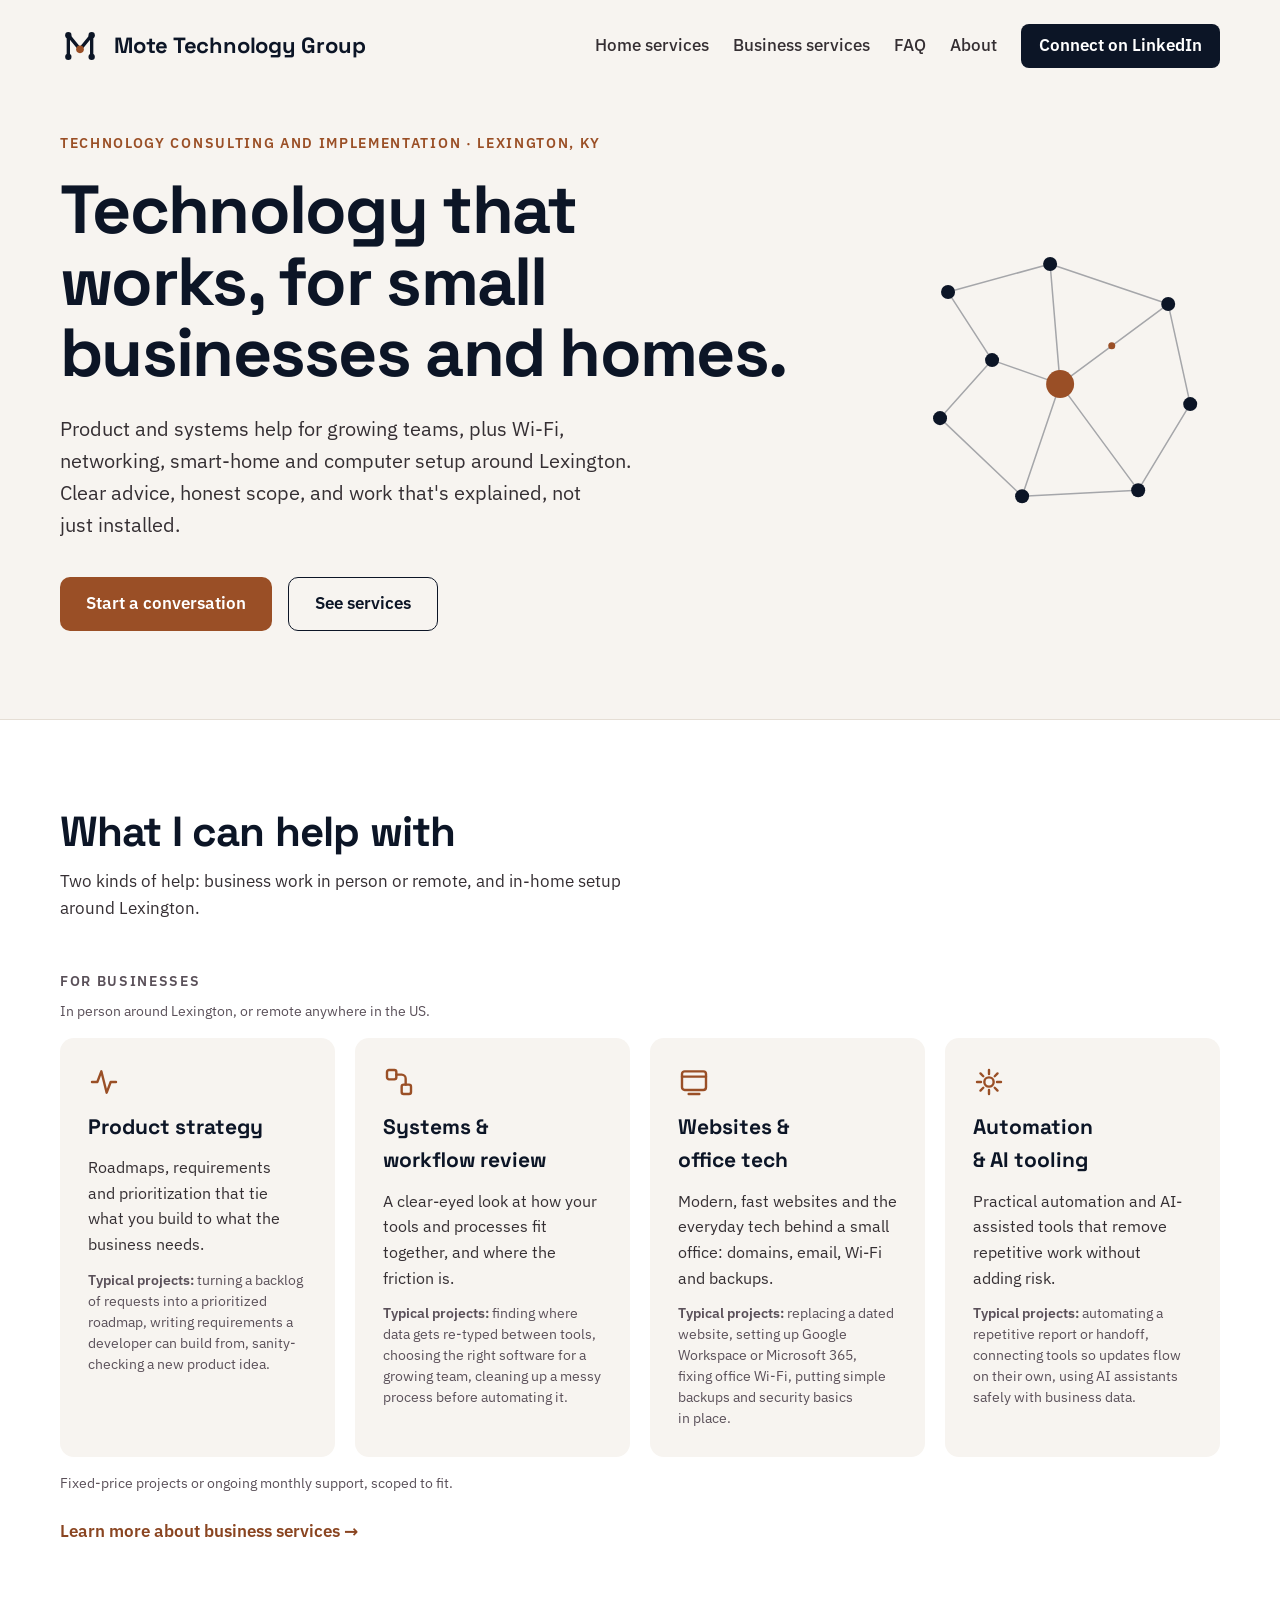
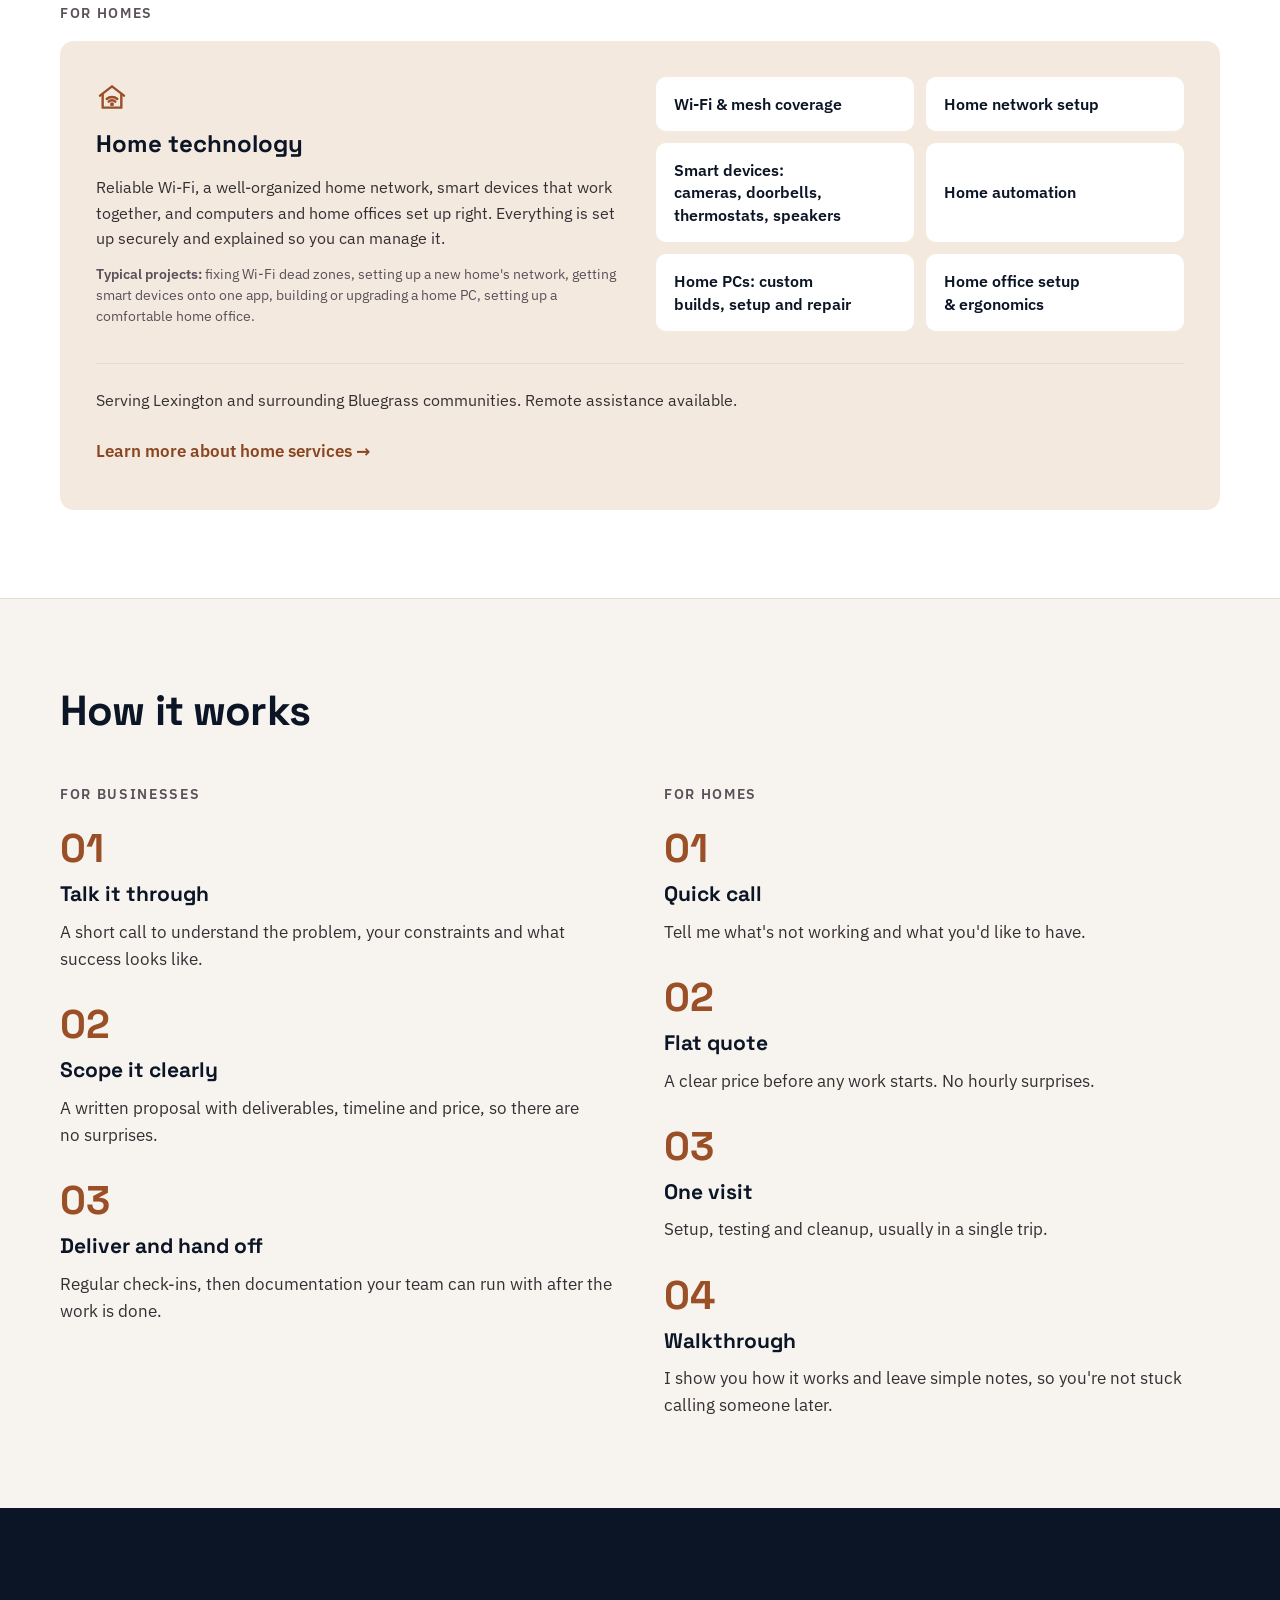
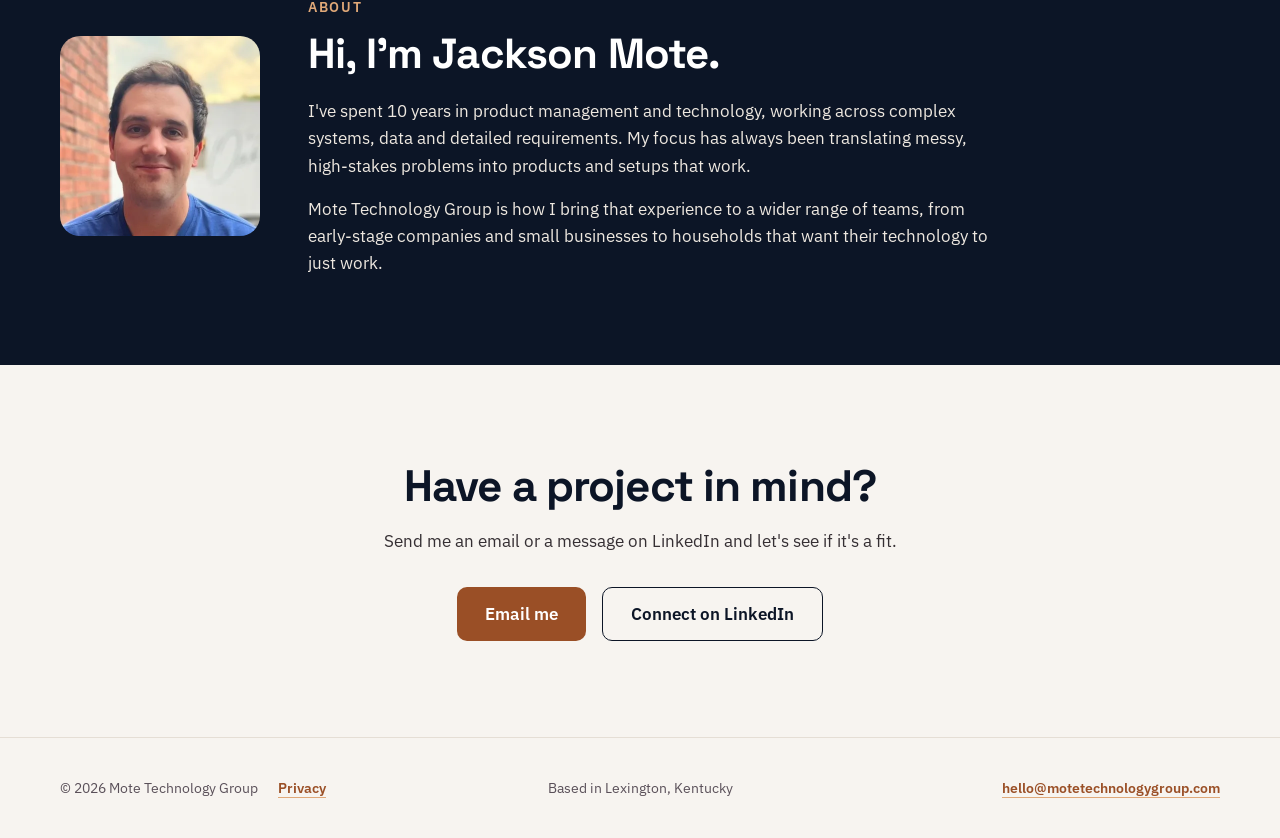
==== index.html @ 0a0ca572 "Merge pull request #45 from jacksonmote/fix/heading-outline Home page: group labels become headings" ====
<!doctype html>
<html lang="en">
<head>
<meta charset="utf-8">
<meta name="viewport" content="width=device-width, initial-scale=1">
<meta http-equiv="Content-Security-Policy" content="default-src 'none'; style-src 'self'; font-src 'self'; img-src 'self'; connect-src 'self'; manifest-src 'self'; base-uri 'none'; form-action 'none'; object-src 'none'; upgrade-insecure-requests">
<meta name="referrer" content="strict-origin-when-cross-origin">
<title>Mote Technology Group | Tech Help in Lexington, KY</title>
<meta name="description" content="Tech help for small businesses and homes in Lexington, KY: strategy, websites, automation and office tech, plus Wi-Fi, networking and smart-home setup.">
<link rel="canonical" href="https://motetechnologygroup.com/">
<link rel="icon" href="favicon.svg" type="image/svg+xml">
<link rel="icon" href="favicon-32.png" type="image/png" sizes="32x32">
<link rel="apple-touch-icon" href="apple-touch-icon.png">
<link rel="manifest" href="/site.webmanifest">
<meta property="og:type" content="website">
<meta property="og:title" content="Mote Technology Group">
<meta property="og:description" content="Tech help for small businesses and homes in Lexington, KY: strategy, websites, automation and office tech, plus Wi-Fi, networking and smart-home setup.">
<meta property="og:url" content="https://motetechnologygroup.com/">
<meta property="og:image" content="https://motetechnologygroup.com/og-image.png">
<meta property="og:image:width" content="1200">
<meta property="og:image:height" content="630">
<meta property="og:image:alt" content="Mote Technology Group: practical technology help for businesses and homes, Lexington, Kentucky">
<meta name="twitter:card" content="summary_large_image">
<meta name="twitter:site" content="@MoteTechnology">
<meta name="twitter:title" content="Mote Technology Group">
<meta name="twitter:description" content="Tech help for small businesses and homes in Lexington, KY: strategy, websites, automation and office tech, plus Wi-Fi, networking and smart-home setup.">
<meta name="twitter:image" content="https://motetechnologygroup.com/og-image.png">
<meta name="color-scheme" content="light dark">
<meta name="theme-color" content="#F7F4F0" media="(prefers-color-scheme: light)">
<meta name="theme-color" content="#0C1526" media="(prefers-color-scheme: dark)">
<link rel="preload" href="/fonts/space-grotesk-latin-500-700.woff2" as="font" type="font/woff2" crossorigin>
<link rel="preload" href="/fonts/ibm-plex-sans-latin-400-600.woff2" as="font" type="font/woff2" crossorigin>
<link rel="stylesheet" href="/styles.css?v=4">
<script type="application/ld+json">
{
  "@context": "https://schema.org",
  "@type": "ProfessionalService",
  "name": "Mote Technology Group",
  "url": "https://motetechnologygroup.com/",
  "image": "https://motetechnologygroup.com/og-image.png",
  "email": "hello@motetechnologygroup.com",
  "description": "Tech help for small businesses and homes in Lexington, KY: strategy, websites, automation and office tech, plus Wi-Fi, networking and smart-home setup.",
  "areaServed": [
    {
      "@type": "City",
      "name": "Lexington",
      "containedInPlace": {
        "@type": "State",
        "name": "Kentucky"
      }
    },
    {
      "@type": "Country",
      "name": "United States"
    }
  ],
  "founder": {
    "@type": "Person",
    "name": "Jackson Mote",
    "sameAs": "https://www.linkedin.com/in/jacksonmote/"
  },
  "sameAs": [
    "https://www.linkedin.com/in/jacksonmote/",
    "https://x.com/MoteTechnology"
  ]
}
</script>
</head>
<body><a class="skip-link" href="#top">Skip to content</a><div class="page">

<header class="site-header">
<a class="brand" href="/">
<svg class="brand-mark" viewBox="0 0 48 48" width="40" height="40" aria-hidden="true" focusable="false"><polyline class="mark-line" points="10,37 10,11 24,28 38,11 38,37"/><g class="mark-nodes"><circle cx="10" cy="37" r="3.8"/><circle cx="10" cy="11" r="3.8"/><circle cx="38" cy="11" r="3.8"/><circle cx="38" cy="37" r="3.8"/></g><circle class="mark-hub" cx="24" cy="28" r="4.6"/></svg>
<span class="brand-name">Mote Technology Group</span>
</a>
<nav class="site-nav">
<a class="nav-link" href="/home/" aria-label="Home services"><span class="nav-long">Home services</span><span class="nav-short">Home</span></a>
<a class="nav-link" href="/business/" aria-label="Business services"><span class="nav-long">Business services</span><span class="nav-short">Business</span></a>
<a class="nav-link" href="/faq/">FAQ</a>
<a class="nav-link" href="/#about">About</a>
<a class="nav-cta" href="https://www.linkedin.com/in/jacksonmote/">Connect on LinkedIn</a>
</nav>
</header>

<main>
<section class="hero hero-split" id="top">
<div class="hero-text">
<p class="eyebrow">Technology consulting and implementation · Lexington, KY</p>
<h1 class="hero-title">Technology that works, for small businesses and homes.</h1>
<p class="lead">Product and systems help for growing teams, plus Wi-Fi, networking, smart-home and computer setup around Lexington. Clear advice, honest scope, and work that's explained, not just installed.</p>
<div class="btn-row">
<a class="btn btn-primary" href="mailto:hello@motetechnologygroup.com?subject=Project%20inquiry">Start a conversation</a>
<a class="btn btn-outline" href="#services">See services</a>
</div>
</div>
<div class="hero-net" aria-hidden="true">
<svg viewBox="0 0 320 294" aria-hidden="true" focusable="false">
<g class="net-edges" stroke-opacity="0.35" stroke-width="1.5" stroke-linecap="round" fill="none"><path id="net-e-w" vector-effect="non-scaling-stroke" d="M92 126L160 150"/><path id="net-e-ne" vector-effect="non-scaling-stroke" d="M268 70L160 150"/><path id="net-e-se" vector-effect="non-scaling-stroke" d="M238 256L160 150"/><path id="net-e-sw" vector-effect="non-scaling-stroke" d="M160 150L122 262"/><line vector-effect="non-scaling-stroke" x1="92" y1="126" x2="48" y2="58"/><line vector-effect="non-scaling-stroke" x1="92" y1="126" x2="40" y2="184"/><line vector-effect="non-scaling-stroke" x1="48" y1="58" x2="150" y2="30"/><line vector-effect="non-scaling-stroke" x1="150" y1="30" x2="268" y2="70"/><line vector-effect="non-scaling-stroke" x1="268" y1="70" x2="290" y2="170"/><line vector-effect="non-scaling-stroke" x1="290" y1="170" x2="238" y2="256"/><line vector-effect="non-scaling-stroke" x1="238" y1="256" x2="122" y2="262"/><line vector-effect="non-scaling-stroke" x1="122" y1="262" x2="40" y2="184"/><path id="net-e-n" vector-effect="non-scaling-stroke" d="M160 150L150 30"/></g>
<g class="net-nodes"><circle cx="48" cy="58" r="7"/><circle cx="150" cy="30" r="7"/><circle cx="268" cy="70" r="7"/><circle cx="290" cy="170" r="7"/><circle cx="238" cy="256" r="7"/><circle cx="122" cy="262" r="7"/><circle cx="40" cy="184" r="7"/><circle cx="92" cy="126" r="7"/></g>
<g class="net-react-group"><circle class="net-react" cx="122" cy="262" r="7" opacity="0"><animate attributeName="opacity" values="0.8;0;0" keyTimes="0;0.06944;1" dur="14.4s" begin="3.8s" repeatCount="indefinite"/><animate attributeName="r" values="7;13;13" keyTimes="0;0.06944;1" dur="14.4s" begin="3.8s" repeatCount="indefinite"/></circle><circle class="net-react" cx="150" cy="30" r="7" opacity="0"><animate attributeName="opacity" values="0.8;0;0" keyTimes="0;0.06944;1" dur="14.4s" begin="8.6s" repeatCount="indefinite"/><animate attributeName="r" values="7;13;13" keyTimes="0;0.06944;1" dur="14.4s" begin="8.6s" repeatCount="indefinite"/></circle><circle class="net-react" cx="268" cy="70" r="7" opacity="0"><animate attributeName="opacity" values="0.8;0;0" keyTimes="0;0.06944;1" dur="14.4s" begin="13.4s" repeatCount="indefinite"/><animate attributeName="r" values="7;13;13" keyTimes="0;0.06944;1" dur="14.4s" begin="13.4s" repeatCount="indefinite"/></circle></g>
<g class="net-glows"><circle class="net-glow" cx="160" cy="150" r="14" opacity="0"><animate attributeName="r" values="14;30;30" keyTimes="0;0.09722;1" dur="14.4s" begin="1.8s" repeatCount="indefinite"/><animate attributeName="opacity" values="0.35;0;0" keyTimes="0;0.09722;1" dur="14.4s" begin="1.8s" repeatCount="indefinite"/></circle><circle class="net-glow" cx="160" cy="150" r="14" opacity="0"><animate attributeName="r" values="14;30;30" keyTimes="0;0.09722;1" dur="14.4s" begin="6.6s" repeatCount="indefinite"/><animate attributeName="opacity" values="0.35;0;0" keyTimes="0;0.09722;1" dur="14.4s" begin="6.6s" repeatCount="indefinite"/></circle><circle class="net-glow" cx="160" cy="150" r="14" opacity="0"><animate attributeName="r" values="14;30;30" keyTimes="0;0.09722;1" dur="14.4s" begin="11.4s" repeatCount="indefinite"/><animate attributeName="opacity" values="0.35;0;0" keyTimes="0;0.09722;1" dur="14.4s" begin="11.4s" repeatCount="indefinite"/></circle></g>
<g class="net-pulses"><circle r="3.5" opacity="0"><animateMotion dur="14.4s" begin="0s" repeatCount="indefinite" calcMode="linear" keyPoints="0;1;1" keyTimes="0;0.125;1"><mpath href="#net-e-ne"/></animateMotion><animate attributeName="opacity" values="0;1;1;0;0" keyTimes="0;0.00694;0.11111;0.125;1" dur="14.4s" begin="0s" repeatCount="indefinite"/></circle><circle r="3" opacity="0"><animateMotion dur="14.4s" begin="2s" repeatCount="indefinite" calcMode="linear" keyPoints="0;1;1" keyTimes="0;0.125;1"><mpath href="#net-e-sw"/></animateMotion><animate attributeName="opacity" values="0;1;1;0;0" keyTimes="0;0.00694;0.11111;0.125;1" dur="14.4s" begin="2s" repeatCount="indefinite"/></circle><circle r="3.5" opacity="0"><animateMotion dur="14.4s" begin="4.8s" repeatCount="indefinite" calcMode="linear" keyPoints="0;1;1" keyTimes="0;0.125;1"><mpath href="#net-e-w"/></animateMotion><animate attributeName="opacity" values="0;1;1;0;0" keyTimes="0;0.00694;0.11111;0.125;1" dur="14.4s" begin="4.8s" repeatCount="indefinite"/></circle><circle r="3" opacity="0"><animateMotion dur="14.4s" begin="6.8s" repeatCount="indefinite" calcMode="linear" keyPoints="0;1;1" keyTimes="0;0.125;1"><mpath href="#net-e-n"/></animateMotion><animate attributeName="opacity" values="0;1;1;0;0" keyTimes="0;0.00694;0.11111;0.125;1" dur="14.4s" begin="6.8s" repeatCount="indefinite"/></circle><circle r="3.5" opacity="0"><animateMotion dur="14.4s" begin="9.6s" repeatCount="indefinite" calcMode="linear" keyPoints="0;1;1" keyTimes="0;0.125;1"><mpath href="#net-e-se"/></animateMotion><animate attributeName="opacity" values="0;1;1;0;0" keyTimes="0;0.00694;0.11111;0.125;1" dur="14.4s" begin="9.6s" repeatCount="indefinite"/></circle><circle r="3" opacity="0"><animateMotion dur="14.4s" begin="11.6s" repeatCount="indefinite" calcMode="linear" keyPoints="1;0;0" keyTimes="0;0.125;1"><mpath href="#net-e-ne"/></animateMotion><animate attributeName="opacity" values="0;1;1;0;0" keyTimes="0;0.00694;0.11111;0.125;1" dur="14.4s" begin="11.6s" repeatCount="indefinite"/></circle></g>
<circle class="net-hub" cx="160" cy="150" r="14"/>
</svg>
</div>
</section>

<section class="section-white" id="services">
<div class="section">
<h2 class="section-title section-title-tight">What I can help with</h2>
<p class="section-intro">Two kinds of help: business work in person or remote, and in-home setup around Lexington.</p>
<h3 class="group-label">For businesses</h3>
<p class="svc-note tp">In person around Lexington, or remote anywhere in the US.</p>
<div class="svc-grid">

<div class="card">
<svg class="icon" width="32" height="32" viewBox="0 0 24 24" aria-hidden="true"><path d="M3 12h4l3-8 4 16 3-8h4"></path></svg>
<h4 class="card-title">Product strategy</h4>
<p class="card-text">Roadmaps, requirements and prioritization that tie what you build to what the business needs.</p>
<p class="tp"><strong>Typical projects:</strong> turning a backlog of requests into a prioritized roadmap, writing requirements a developer can build from, sanity-checking a new product idea.</p>
</div>

<div class="card">
<svg class="icon" width="32" height="32" viewBox="0 0 24 24" aria-hidden="true"><rect x="3" y="3" width="7" height="7" rx="1.5"></rect><rect x="14" y="14" width="7" height="7" rx="1.5"></rect><path d="M10 6.5h4a3 3 0 0 1 3 3V14"></path></svg>
<h4 class="card-title">Systems &amp; workflow review</h4>
<p class="card-text">A clear-eyed look at how your tools and processes fit together, and where the friction is.</p>
<p class="tp"><strong>Typical projects:</strong> finding where data gets re-typed between tools, choosing the right software for a growing team, cleaning up a messy process before automating it.</p>
</div>

<div class="card">
<svg class="icon" width="32" height="32" viewBox="0 0 24 24" aria-hidden="true"><rect x="3" y="4" width="18" height="14" rx="2"></rect><path d="M3 8h18M8 21h8"></path></svg>
<h4 class="card-title">Websites &amp; office tech</h4>
<p class="card-text">Modern, fast websites and the everyday tech behind a small office: domains, email, Wi-Fi and backups.</p>
<p class="tp"><strong>Typical projects:</strong> replacing a dated website, setting up Google Workspace or Microsoft 365, fixing office Wi-Fi, putting simple backups and security basics in place.</p>
</div>

<div class="card">
<svg class="icon" width="32" height="32" viewBox="0 0 24 24" aria-hidden="true"><path d="M12 3v3M12 18v3M3 12h3M18 12h3M5.6 5.6l2.1 2.1M16.3 16.3l2.1 2.1M5.6 18.4l2.1-2.1M16.3 7.7l2.1-2.1"></path><circle cx="12" cy="12" r="3.5"></circle></svg>
<h4 class="card-title">Automation &amp; AI tooling</h4>
<p class="card-text">Practical automation and AI-assisted tools that remove repetitive work without adding risk.</p>
<p class="tp"><strong>Typical projects:</strong> automating a repetitive report or handoff, connecting tools so updates flow on their own, using AI assistants safely with business data.</p>
</div>

</div>
<p class="tp svc-after">Fixed-price projects or ongoing monthly support, scoped to fit.</p>
<p class="more-row"><a class="more-link" href="/business/">Learn more about business services <span aria-hidden="true">→</span></a></p>

<h3 class="group-label group-label-spaced">For homes</h3>
<div class="band band-services">
<div class="band-col band-main">
<svg class="icon" width="32" height="32" viewBox="0 0 24 24" aria-hidden="true"><path d="M3 11l9-7 9 7"></path><path d="M5 10v10h14V10"></path><path d="M9.5 15.5a3.5 3.5 0 0 1 5 0M8 13.5a6 6 0 0 1 8 0"></path><circle cx="12" cy="17.5" r="0.6" class="icon-dot"></circle></svg>
<h4 class="band-title">Home technology</h4>
<p class="card-text band-text">Reliable Wi-Fi, a well-organized home network, smart devices that work together, and computers and home offices set up right. Everything is set up securely and explained so you can manage it.</p>
<p class="tp"><strong>Typical projects:</strong> fixing Wi-Fi dead zones, setting up a new home's network, getting smart devices onto one app, building or upgrading a home PC, setting up a comfortable home office.</p>
</div>
<div class="band-col tile-grid">
<div class="tile">Wi-Fi &amp; mesh coverage</div>
<div class="tile">Home network setup</div>
<div class="tile">Smart devices: cameras, doorbells, thermostats, speakers</div>
<div class="tile">Home automation</div>
<div class="tile">Home PCs: custom builds, setup and repair</div>
<div class="tile">Home office setup &amp; ergonomics</div>
</div>
<p class="band-area">Serving Lexington and surrounding Bluegrass communities. Remote assistance available.</p>
<p class="more-row"><a class="more-link" href="/home/">Learn more about home services <span aria-hidden="true">→</span></a></p>
</div>

</div>
</section>

<section class="section" id="approach">
<h2 class="section-title">How it works</h2>
<div class="how-cols">
<div>
<h3 class="group-label">For businesses</h3>
<div class="step-list">
<div>
<p class="step-num">01</p>
<h4 class="step-title">Talk it through</h4>
<p class="step-text">A short call to understand the problem, your constraints and what success looks like.</p>
</div>
<div>
<p class="step-num">02</p>
<h4 class="step-title">Scope it clearly</h4>
<p class="step-text">A written proposal with deliverables, timeline and price, so there are no surprises.</p>
</div>
<div>
<p class="step-num">03</p>
<h4 class="step-title">Deliver and hand off</h4>
<p class="step-text">Regular check-ins, then documentation your team can run with after the work is done.</p>
</div>
</div>
</div>
<div>
<h3 class="group-label">For homes</h3>
<div class="step-list">
<div>
<p class="step-num">01</p>
<h4 class="step-title">Quick call</h4>
<p class="step-text">Tell me what's not working and what you'd like to have.</p>
</div>
<div>
<p class="step-num">02</p>
<h4 class="step-title">Flat quote</h4>
<p class="step-text">A clear price before any work starts. No hourly surprises.</p>
</div>
<div>
<p class="step-num">03</p>
<h4 class="step-title">One visit</h4>
<p class="step-text">Setup, testing and cleanup, usually in a single trip.</p>
</div>
<div>
<p class="step-num">04</p>
<h4 class="step-title">Walkthrough</h4>
<p class="step-text">I show you how it works and leave simple notes, so you're not stuck calling someone later.</p>
</div>
</div>
</div>
</div>
</section>

<section class="about" id="about">
<div class="section about-inner">
<picture>
<source srcset="headshot.webp" type="image/webp">
<img class="headshot" src="headshot.jpg" alt="Jackson Mote" width="200" height="200" loading="lazy">
</picture>
<div class="about-text">
<p class="eyebrow">About</p>
<h2 class="section-title about-title">Hi, I'm Jackson Mote.</h2>
<p class="about-copy">I've spent 10 years in product management and technology, working across complex systems, data and detailed requirements. My focus has always been translating messy, high-stakes problems into products and setups that work.</p>
<p class="about-copy">Mote Technology Group is how I bring that experience to a wider range of teams, from early-stage companies and small businesses to households that want their technology to just work.</p>
</div>
</div>
</section>

<section class="cta">
<h2 class="cta-title">Have a project in mind?</h2>
<p class="cta-text">Send me an email or a message on LinkedIn and let's see if it's a fit.</p>
<div class="btn-row btn-row-center">
<a class="btn btn-lg btn-wrap btn-primary" aria-label="Email me at hello@motetechnologygroup.com" href="mailto:hello@motetechnologygroup.com?subject=Project%20inquiry">Email me</a>
<a class="btn btn-lg btn-outline" href="https://www.linkedin.com/in/jacksonmote/">Connect on LinkedIn</a>
</div>
</section>
</main>

<footer class="site-footer">
<div class="footer-inner">
<span class="footer-legal"><span>© 2026 Mote Technology Group</span><a class="footer-link" href="/privacy/">Privacy</a></span>
<span>Based in Lexington, Kentucky</span>
<a class="footer-email" href="mailto:hello@motetechnologygroup.com">hello@motetechnologygroup.com</a>
</div>
</footer>

</div>
</body>
</html>
---- styles.css ----
/* Mote Technology Group: shared styles for every page */

/* Fonts: self-hosted Latin subsets from Google Fonts (SIL OFL, see /fonts/OFL.txt).
   Each family is one variable file, declared once per weight the site uses,
   the same way Google's own stylesheet declared them. */
@font-face {
  font-family: 'Space Grotesk'; font-style: normal; font-weight: 500; font-display: swap;
  src: url(/fonts/space-grotesk-latin-500-700.woff2) format('woff2');
  unicode-range: U+0000-00FF, U+0131, U+0152-0153, U+02BB-02BC, U+02C6, U+02DA, U+02DC, U+0304, U+0308, U+0329, U+2000-206F, U+20AC, U+2122, U+2191, U+2193, U+2212, U+2215, U+FEFF, U+FFFD;
}
@font-face {
  font-family: 'Space Grotesk'; font-style: normal; font-weight: 600; font-display: swap;
  src: url(/fonts/space-grotesk-latin-500-700.woff2) format('woff2');
  unicode-range: U+0000-00FF, U+0131, U+0152-0153, U+02BB-02BC, U+02C6, U+02DA, U+02DC, U+0304, U+0308, U+0329, U+2000-206F, U+20AC, U+2122, U+2191, U+2193, U+2212, U+2215, U+FEFF, U+FFFD;
}
@font-face {
  font-family: 'Space Grotesk'; font-style: normal; font-weight: 700; font-display: swap;
  src: url(/fonts/space-grotesk-latin-500-700.woff2) format('woff2');
  unicode-range: U+0000-00FF, U+0131, U+0152-0153, U+02BB-02BC, U+02C6, U+02DA, U+02DC, U+0304, U+0308, U+0329, U+2000-206F, U+20AC, U+2122, U+2191, U+2193, U+2212, U+2215, U+FEFF, U+FFFD;
}
@font-face {
  font-family: 'IBM Plex Sans'; font-style: normal; font-weight: 400; font-stretch: 100%; font-display: swap;
  src: url(/fonts/ibm-plex-sans-latin-400-600.woff2) format('woff2');
  unicode-range: U+0000-00FF, U+0131, U+0152-0153, U+02BB-02BC, U+02C6, U+02DA, U+02DC, U+0304, U+0308, U+0329, U+2000-206F, U+20AC, U+2122, U+2191, U+2193, U+2212, U+2215, U+FEFF, U+FFFD;
}
@font-face {
  font-family: 'IBM Plex Sans'; font-style: normal; font-weight: 500; font-stretch: 100%; font-display: swap;
  src: url(/fonts/ibm-plex-sans-latin-400-600.woff2) format('woff2');
  unicode-range: U+0000-00FF, U+0131, U+0152-0153, U+02BB-02BC, U+02C6, U+02DA, U+02DC, U+0304, U+0308, U+0329, U+2000-206F, U+20AC, U+2122, U+2191, U+2193, U+2212, U+2215, U+FEFF, U+FFFD;
}
@font-face {
  font-family: 'IBM Plex Sans'; font-style: normal; font-weight: 600; font-stretch: 100%; font-display: swap;
  src: url(/fonts/ibm-plex-sans-latin-400-600.woff2) format('woff2');
  unicode-range: U+0000-00FF, U+0131, U+0152-0153, U+02BB-02BC, U+02C6, U+02DA, U+02DC, U+0304, U+0308, U+0329, U+2000-206F, U+20AC, U+2122, U+2191, U+2193, U+2212, U+2215, U+FEFF, U+FFFD;
}

/* Tokens: Midnight Copper palette, type, layout */
:root {
  --ink: #0C1526;
  --text: #352F33;
  --muted: #5A5059;
  --page: #F7F4F0;
  --surface: #FFFFFF;
  --border: #E5DED5;
  --accent: #9A4F26;
  --band: #F3E9DF;
  --on-dark: #EEE8E0;
  --accent-on-dark: #E0A878;
  --link: #8A4521;
  --link-hover: #6A3418;

  /* Roles: what each color is used for, so dark mode can remap them */
  --heading: var(--ink);
  --card: var(--page);
  --tile: var(--surface);
  --accent-hover: var(--link);
  --accent-soft: var(--accent-on-dark);
  --on-accent: #FFFFFF;
  --inverse: var(--ink);
  --on-inverse: #FFFFFF;
  --about-bg: var(--ink);
  --about-heading: #FFFFFF;

  --font-heading: 'Space Grotesk', sans-serif;
  --font-body: 'IBM Plex Sans', system-ui, sans-serif;

  --content-width: 1160px;
  --gutter: 24px;

  /* Fluid type and spacing: phone size at 390px, desktop size at 1280px,
     scaling linearly in between. Equal ends stay fixed. */
  --step-h1: clamp(40px, 40px + 28 * (100vw - 390px) / 890, 68px);
  --step-h2: clamp(30px, 30px + 12 * (100vw - 390px) / 890, 42px);
  --step-h2-cta: clamp(30px, 30px + 14 * (100vw - 390px) / 890, 44px);
  --step-h2-faq: clamp(26px, 26px + 8 * (100vw - 390px) / 890, 34px);
  --step-h3: 21px;
  --step-h3-lg: 24px;
  --space-section: 88px;
  --space-cta: 96px;
  --space-hero-top: clamp(24px, 24px + 16 * (100vw - 390px) / 890, 40px);
  --space-header-top: clamp(16px, 16px + 8 * (100vw - 390px) / 890, 24px);
  --space-header-bottom: clamp(8px, 8px + 16 * (100vw - 390px) / 890, 24px);
  --space-cols: clamp(40px, 40px + 8 * (100vw - 390px) / 890, 48px);

  --radius-sm: 8px;
  --radius-md: 10px;
  --radius-lg: 14px;
  --radius-xl: 20px;

  --ease: 180ms ease;
  --lift: translateY(-1px);
  --shadow-hover: 0 6px 16px rgba(12, 21, 38, 0.14);
  --shadow-press: 0 1px 3px rgba(12, 21, 38, 0.14);
  --shadow-faint: 0 4px 14px rgba(12, 21, 38, 0.06);
  --shadow-soft: 0 0 0 1px var(--border), var(--shadow-faint);
}
/* Reduced motion: no lifts, instant color changes */
@media (prefers-reduced-motion: reduce) { :root { --ease: 0s; --lift: none; } }
/* Dark mode: follows the visitor's system setting (screen only, so print
   stays light). Navy page, lighter navy layers, cream text, light copper
   accents. The About section stays its own deeper navy. */
@media screen and (prefers-color-scheme: dark) {
  :root {
    --page: #0C1526;
    --surface: #111C30;
    --card: #18243A;
    --band: #18243A;
    --tile: #223049;
    --border: #2C3A54;
    --heading: #F7F4F0;
    --text: #E3DCD3;
    --muted: #B3A99F;
    --accent: #E0A878;
    --accent-hover: #F0C9A5;
    --accent-soft: #9A4F26;
    --link: #E0A878;
    --link-hover: #F0C9A5;
    --on-accent: #0C1526;
    --inverse: #F7F4F0;
    --on-inverse: #0C1526;
    --about-bg: #060B16;
    --shadow-hover: 0 6px 16px rgba(0, 0, 0, 0.45);
    --shadow-press: 0 1px 3px rgba(0, 0, 0, 0.45);
    --shadow-faint: 0 4px 14px rgba(0, 0, 0, 0.3);
  }
}

/* Base */
html { scroll-behavior: smooth; }
@media (prefers-reduced-motion: reduce) { html { scroll-behavior: auto; } }
body { margin: 0; background: var(--page); }
/* Avoid a lone word on the last line of a paragraph (no effect where unsupported) */
p, li { text-wrap: pretty; }
/* Headings and short labels: even line lengths, so none ends on a lone word */
h1, h2, h3, h4, summary, .tile { text-wrap: balance; }
a { color: var(--link); transition: color var(--ease), text-decoration-color var(--ease); }
a:hover { color: var(--link-hover); }
:focus-visible { outline: 3px solid var(--accent); outline-offset: 3px; }

.page {
  min-height: 100vh;
  background: var(--page);
  color: var(--heading);
  font-family: var(--font-body);
  font-size: 17px;
  line-height: 1.6;
}
.page-404 { display: flex; flex-direction: column; }

.skip-link {
  position: absolute; left: 16px; top: -80px; z-index: 10;
  display: inline-flex; align-items: center; min-height: 44px; padding: 0 18px;
  border-radius: var(--radius-sm); background: var(--inverse); color: var(--on-inverse);
  font-family: var(--font-body); font-weight: 600; text-decoration: none;
}
.skip-link:focus { top: 16px; color: var(--on-inverse); }

/* Layout */
.section { max-width: var(--content-width); margin: 0 auto; padding: var(--space-section) var(--gutter); }
.section-white { background: var(--surface); border-top: 1px solid var(--border); border-bottom: 1px solid var(--border); }
main > .section-white:last-child { border-bottom: 0; } /* the footer draws that line */
.section-title {
  margin: 0 0 48px; font-family: var(--font-heading);
  font-size: var(--step-h2); letter-spacing: -0.02em; line-height: 1.15;
}
.section-title-tight { margin-bottom: 12px; }
.section-title-mid { margin-bottom: 32px; }
.section-intro { margin: 0 0 48px; max-width: 620px; color: var(--text); }
.section-outro { margin: 32px 0 0; color: var(--text); }

/* Header and nav */
.site-header {
  width: 100%; max-width: calc(var(--content-width) + 2 * var(--gutter)); box-sizing: border-box;
  margin: 0 auto; padding: var(--space-header-top) var(--gutter) var(--space-header-bottom);
  display: flex; flex-wrap: wrap; gap: 16px; align-items: center; justify-content: space-between;
}
.brand { display: flex; align-items: center; gap: 14px; min-height: 44px; text-decoration: none; color: var(--heading); }
.brand:hover { color: var(--heading); }
.brand-name { font-family: var(--font-heading); font-weight: 700; font-size: 22px; letter-spacing: -0.01em; }
.brand-mark { flex: 0 0 auto; }
.mark-line { fill: none; stroke: var(--heading); stroke-width: 4; stroke-linecap: round; stroke-linejoin: round; }
.mark-nodes { fill: var(--heading); }
.mark-hub { fill: var(--accent); }
.site-nav { display: flex; flex-wrap: wrap; gap: 24px; align-items: center; }
.nav-link {
  position: relative; display: inline-flex; align-items: center; min-height: 44px; color: var(--text); font-weight: 500;
  text-decoration: underline; text-decoration-color: transparent; text-decoration-thickness: 2px; text-underline-offset: 8px;
}
/* Short links such as "FAQ" stay at least 44px wide to tap, without changing the spacing */
.nav-link::before { content: ""; position: absolute; inset: 0 min(0px, (100% - 44px) / 2); }
.nav-link:hover { color: var(--heading); text-decoration-color: var(--accent-soft); }
.nav-short { display: none; }
.site-nav a[aria-current="page"] { color: var(--heading); text-decoration-color: var(--accent); }
.nav-cta {
  display: inline-flex; align-items: center; min-height: 44px; padding: 0 18px;
  border-radius: var(--radius-sm); background: var(--inverse); color: var(--on-inverse); text-decoration: none; font-weight: 600;
  transition: box-shadow var(--ease), transform var(--ease);
}
.nav-cta:hover { color: var(--on-inverse); transform: var(--lift); box-shadow: var(--shadow-hover); }
.nav-cta:active { transform: none; box-shadow: var(--shadow-press); }
/* Too narrow for one header row: the nav takes the second row, with the LinkedIn button at its right edge */
@media (min-width: 700px) and (max-width: 1019px) {
  .site-nav { flex: 1 1 100%; }
  .nav-cta { margin-left: auto; }
}
@media (max-width: 699px) { .nav-cta { display: none; } }
@media (max-width: 640px) {
  .site-header { row-gap: 4px; }
  .site-nav { column-gap: 14px; row-gap: 0; font-size: 15px; }
  .nav-long { display: none; }
  .nav-short { display: inline; }
}

/* Hero */
.hero { max-width: var(--content-width); margin: 0 auto; padding: var(--space-hero-top) var(--gutter) var(--space-section); }
.hero-split { display: flex; flex-wrap: wrap; gap: 48px; align-items: center; }
.hero-compact { padding-bottom: 56px; }
.hero-text { flex: 999 1 560px; min-width: 0; }
.hero-title {
  margin: 0 0 24px; font-family: var(--font-heading); font-weight: 700;
  font-size: var(--step-h1); line-height: 1.05; letter-spacing: -0.025em;
}
.lead { margin: 0 0 36px; max-width: 600px; font-size: 20px; color: var(--text); }
.lead-wide { max-width: 680px; }
.hero-compact .lead { margin-bottom: 0; }
.strong-link { font-weight: 600; }
.hero-net { flex: 1 1 320px; min-width: 0; }
.hero-net svg { display: block; width: 100%; height: auto; }
.net-edges { stroke: var(--heading); }
.net-nodes { fill: var(--heading); }
.net-hub { fill: var(--accent); }
/* Hero motion (one 14.4s cycle, three 4.8s slots, one dot moving at a time): an inbound dot
   travels to the hub, a ring fades out around it, then an outbound dot leaves along another
   edge and a ring pulses around its node. All SVG animation (SMIL) so the timings share one clock;
   all of it is hidden for reduced motion. */
.net-pulses { fill: var(--accent); }
.net-glows, .net-react-group { fill: none; stroke: var(--accent); stroke-width: 2.5; }
@media (prefers-reduced-motion: reduce) { .net-pulses, .net-glows, .net-react-group { display: none; } }
@media (max-width: 999px) {
  .hero-net { flex: 0 0 240px; }
  .hero-text { flex-basis: 420px; }
}
@media (max-width: 859px) { .hero-net { display: none; } }

/* Eyebrows and group labels */
.eyebrow, .group-label { font-weight: 600; font-size: 14px; letter-spacing: 0.12em; text-transform: uppercase; }
.eyebrow { margin: 0 0 20px; color: var(--accent); }
.group-label { margin: 0 0 16px; color: var(--muted); }
.group-label-spaced { margin-top: 48px; }
.how-cols .group-label { margin-bottom: 24px; }
/* Phones: a smaller intro and tighter spacing keep the main button on the first screen */
@media (max-width: 640px) {
  .hero { padding-top: 16px; }
  .eyebrow { margin-bottom: 16px; }
  .hero-title { margin-bottom: 20px; }
  .lead { margin-bottom: 28px; font-size: 18px; }
}

/* Buttons */
.btn-row { display: flex; flex-wrap: wrap; gap: 16px; }
.btn-row-center { justify-content: center; }
.btn {
  display: inline-flex; align-items: center; min-height: 52px; padding: 0 26px;
  border-radius: var(--radius-md); text-decoration: none; font-weight: 600; font-size: 17px;
  transition: color var(--ease), background-color var(--ease), border-color var(--ease), box-shadow var(--ease), transform var(--ease);
}
.btn:hover { transform: var(--lift); box-shadow: var(--shadow-hover); }
.btn:active { transform: none; box-shadow: var(--shadow-press); }
.btn-lg { padding-left: 28px; padding-right: 28px; }
.btn-wrap { padding-top: 8px; padding-bottom: 8px; box-sizing: border-box; max-width: 100%; text-align: center; }
.btn-primary, .btn-primary:hover { background: var(--accent); color: var(--on-accent); }
.btn-primary:hover { background: var(--accent-hover); }
.btn-outline, .btn-outline:hover { border: 1.5px solid var(--heading); color: var(--heading); }
.btn-outline:hover { background: var(--band); }
.more-row { margin: 16px 0 0; }
.more-link {
  display: inline-block; box-sizing: border-box; min-height: 44px; padding: 8px 0; font-weight: 600;
  text-decoration: underline; text-decoration-color: transparent; text-underline-offset: 4px;
}
.more-link:hover { text-decoration-color: currentColor; }

/* Cards */
.svc-grid { display: grid; grid-template-columns: repeat(4, minmax(0, 1fr)); gap: 20px; }
@media (max-width: 1159px) { .svc-grid { grid-template-columns: repeat(2, minmax(0, 1fr)); } }
@media (max-width: 560px) { .svc-grid { grid-template-columns: minmax(0, 1fr); } }
.card-grid { display: grid; grid-template-columns: repeat(2, minmax(0, 1fr)); gap: 20px; }
@media (max-width: 640px) { .card-grid { grid-template-columns: minmax(0, 1fr); } }
.card { padding: 28px; border-radius: var(--radius-lg); background: var(--card); display: flex; flex-direction: column; gap: 12px; }
.card, .note-card { transition: box-shadow var(--ease); }
.card:hover, .note-card:hover { box-shadow: var(--shadow-soft); }
.card-title { margin: 0; font-family: var(--font-heading); font-size: var(--step-h3); }
.card-text { margin: 0; color: var(--text); font-size: 16px; }
.note-card { margin: 0; padding: 28px; border-radius: var(--radius-lg); background: var(--card); color: var(--text); font-size: 16px; }
.note-card strong { font-weight: 600; color: var(--heading); }
.icon { fill: none; stroke: var(--accent); stroke-width: 1.8; stroke-linecap: round; stroke-linejoin: round; }
.icon .icon-dot { fill: var(--accent); }

/* "Typical projects" and similar small print */
.tp { margin: 0; color: var(--muted); font-size: 14px; line-height: 1.5; }
.tp strong { font-weight: 600; }
ul.tp { padding-left: 20px; display: flex; flex-direction: column; gap: 2px; }
.svc-note { margin: -8px 0 16px; }
.svc-after { margin: 16px 0 0; }

/* Bands */
.band { padding: 36px; border-radius: var(--radius-lg); background: var(--band); display: flex; flex-wrap: wrap; gap: 32px; }
.band-services { align-items: center; }
.band-info { column-gap: 48px; }
.band-col { flex: 1 1 360px; min-width: 0; }
.band-main { display: flex; flex-direction: column; gap: 12px; }
.band-title { margin: 0; font-family: var(--font-heading); font-size: var(--step-h3-lg); }
.band-text, .band-main .tp { max-width: 560px; }
.tile-grid { display: grid; grid-template-columns: repeat(2, minmax(0, 1fr)); gap: 12px; }
@media (max-width: 560px) { .tile-grid { grid-template-columns: minmax(0, 1fr); } }
.tile {
  display: flex; align-items: center; padding: 16px 18px; border-radius: var(--radius-md);
  background: var(--tile); font-weight: 600; font-size: 16px; line-height: 1.4;
}
.band-area { flex: 1 1 100%; margin: 0; padding-top: 24px; border-top: 1px solid var(--border); color: var(--text); font-size: 16px; }
.band .more-row { flex: 1 1 100%; margin: -16px 0 0; }
.box-title { margin: 0 0 12px; font-family: var(--font-heading); font-size: var(--step-h3-lg); line-height: 1.2; }
.box-lead { margin: 0 0 12px; color: var(--text); font-size: 16px; }
.prep-list { margin: 0; padding-left: 22px; color: var(--text); font-size: 16px; display: flex; flex-direction: column; gap: 6px; }

/* How it works */
.how-cols { display: grid; grid-template-columns: repeat(2, minmax(0, 1fr)); gap: var(--space-cols); }
@media (max-width: 640px) { .how-cols { grid-template-columns: minmax(0, 1fr); } }
.steps { display: grid; grid-template-columns: repeat(3, minmax(0, 1fr)); gap: var(--space-cols); }
@media (max-width: 640px) { .steps { grid-template-columns: minmax(0, 1fr); } }
.step-list { display: flex; flex-direction: column; gap: 32px; }
.step-num { margin: 0 0 8px; font-family: var(--font-heading); font-weight: 700; font-size: 40px; color: var(--accent); line-height: 1; }
.step-title { margin: 0 0 8px; font-family: var(--font-heading); font-size: var(--step-h3); }
.step-text { margin: 0; color: var(--text); }

/* About (dark) */
.about { background: var(--about-bg); color: var(--on-dark); }
.about-inner { display: flex; flex-wrap: wrap; gap: 48px; align-items: center; }
.about-inner picture { display: flex; flex: 0 0 auto; } /* flex, not inline, so no line box adds space under the img */
.headshot { flex: 0 0 auto; width: 200px; height: 200px; border-radius: var(--radius-xl); object-fit: cover; }
.about-text { flex: 999 1 480px; min-width: 0; }
.about .eyebrow { margin-bottom: 12px; color: var(--accent-on-dark); }
.about-title { margin-bottom: 20px; color: var(--about-heading); }
.about-copy { margin: 0 0 16px; max-width: 680px; }
.about-copy:last-child { margin-bottom: 0; }
.about :focus-visible { outline-color: var(--accent-on-dark); }

/* FAQ */
.faq-list { padding: 72px var(--gutter) var(--space-section); display: flex; flex-direction: column; gap: 56px; }
.faq-group { width: 100%; max-width: 760px; }
.faq-group-title { margin: 0 0 20px; font-family: var(--font-heading); font-size: var(--step-h2-faq); letter-spacing: -0.02em; line-height: 1.15; }
.faq { display: flex; flex-direction: column; gap: 12px; }
.faq details {
  border-radius: var(--radius-lg); background: var(--surface); border: 1px solid var(--border);
  transition: border-color var(--ease), box-shadow var(--ease);
}
.faq details:hover { border-color: var(--accent-soft); box-shadow: var(--shadow-faint); }
.faq summary {
  display: flex; align-items: center; justify-content: space-between; gap: 16px; min-height: 44px;
  padding: 14px 24px; border-radius: var(--radius-lg); cursor: pointer; list-style: none;
  font-family: var(--font-heading); font-weight: 600; font-size: 19px; line-height: 1.35;
}
.faq summary::-webkit-details-marker { display: none; }
.faq summary::after { content: "+"; content: "+" / ""; flex: 0 0 auto; color: var(--accent); font-size: 28px; font-weight: 500; line-height: 1; }
.faq details[open] summary::after { content: "\2212"; content: "\2212" / ""; }
.faq details p { margin: 0; padding: 0 24px 22px; color: var(--text); font-size: 16px; overflow-wrap: break-word; }

/* Closing call to action */
.cta { max-width: var(--content-width); margin: 0 auto; padding: var(--space-cta) var(--gutter); text-align: center; }
.cta-title { margin: 0 0 16px; font-family: var(--font-heading); font-size: var(--step-h2-cta); letter-spacing: -0.02em; line-height: 1.15; }
.cta-text { margin: 0 auto 32px; max-width: 520px; color: var(--text); }
.cta-text-wide { max-width: 600px; }

/* 404 */
.error-main {
  flex: 1 0 auto; width: 100%; max-width: calc(var(--content-width) + 2 * var(--gutter)); box-sizing: border-box;
  margin: 0 auto; padding: 72px var(--gutter) var(--space-cta);
}

/* Footer */
.site-footer { border-top: 1px solid var(--border); }
.footer-inner {
  max-width: var(--content-width); margin: 0 auto; padding: 28px var(--gutter);
  display: flex; flex-wrap: wrap; gap: 12px; align-items: baseline; justify-content: space-between;
  color: var(--muted); font-size: 14px;
}
.footer-email, .footer-email:hover, .footer-link, .footer-link:hover {
  display: inline-flex; align-items: center; min-height: 44px; color: var(--accent); font-weight: 600;
  text-decoration-color: var(--accent-soft); text-underline-offset: 4px;
}
.footer-email:hover, .footer-link:hover { text-decoration-color: var(--accent); }
.footer-legal { display: inline-flex; flex-wrap: wrap; column-gap: 20px; align-items: baseline; }
@media (min-width: 920px) {
  .footer-inner { display: grid; grid-template-columns: 1fr auto 1fr; column-gap: 12px; }
  .footer-email { justify-self: end; }
}

/* Privacy page: a single readable column, starting at the same left edge as the page title */
.prose { padding-top: 72px; }
.prose > * { max-width: 760px; }
.prose h2 { margin: 40px 0 12px; font-family: var(--font-heading); font-size: var(--step-h2-faq); letter-spacing: -0.02em; line-height: 1.15; }
.prose h2:first-child { margin-top: 0; }
.prose p { margin: 0 0 16px; color: var(--text); overflow-wrap: break-word; }

/* Scroll fade-ins: section headings and card groups fade and rise as they
   enter the viewport. Only where scroll-driven animations are supported and
   motion is welcome; the hero is never animated. */
@keyframes fade-rise { from { opacity: 0; transform: translateY(12px); } }
@supports (animation-timeline: view()) {
  @media (prefers-reduced-motion: no-preference) {
    .section-title, .faq-group-title, .cta-title,
    .svc-grid, .card-grid, .band, .how-cols, .steps, .faq {
      animation: fade-rise linear both;
      animation-timeline: view();
      animation-range: entry 0% entry 160px;
    }
  }
}

/* Print: dark text on white with the logo and page content. Navigation,
   buttons and decoration are dropped; the closing email button prints as
   the address, every FAQ answer prints expanded, and links in the privacy
   policy print their address. */
@media print {
  @page { margin: 16mm; }
  :root {
    --space-section: 32px; --space-cta: 32px; --space-hero-top: 0px;
    --space-header-top: 0px; --space-header-bottom: 16px;
  }
  body, .page, .section-white, .about, .band, .card, .note-card, .tile, .faq details { background: none; box-shadow: none; }
  .card, .note-card, .tile, .band { border: 1px solid var(--border); }
  .page { min-height: 0; }
  .about { color: var(--text); }
  .about-title { color: var(--heading); }
  .about .eyebrow { color: var(--accent); }

  .skip-link, .site-nav, .hero-net, .icon, .btn { display: none; }
  .cta .btn-primary {
    display: inline; min-height: 0; padding: 0; background: none; color: var(--heading);
    font-size: 0; text-decoration: none;
  }
  .cta .btn-primary::after { content: attr(aria-label); font-size: 17px; }

  .section-title, .faq-group-title, .cta-title,
  .svc-grid, .card-grid, .band, .how-cols, .steps, .faq { animation: none; }

  .faq details::details-content { content-visibility: visible; }
  .faq summary::after { display: none; }

  h1, h2, h3, h4, .group-label, .eyebrow, .svc-note { break-after: avoid; }
  .card, .note-card, .tile, .faq details, .step-list > div, .steps > div, .how-cols > div, .cta { break-inside: avoid; }

  /* One card per row, so a tall row of cards cannot push half a page of white space ahead of it */
  .card-grid { grid-template-columns: minmax(0, 1fr); }
  .prose a[href^="https:"] { overflow-wrap: anywhere; }
  .prose a[href^="https:"]::after { content: " (" attr(href) ")"; font-weight: 400; }

  /* Footer: three short lines kept with the content above them */
  .site-footer { break-before: avoid; break-inside: avoid; }
  .footer-inner { display: flex; flex-direction: column; align-items: flex-start; gap: 2px; padding: 16px var(--gutter) 0; }
  .footer-email, .footer-email:hover, .footer-link, .footer-link:hover { display: inline; min-height: 0; }
}
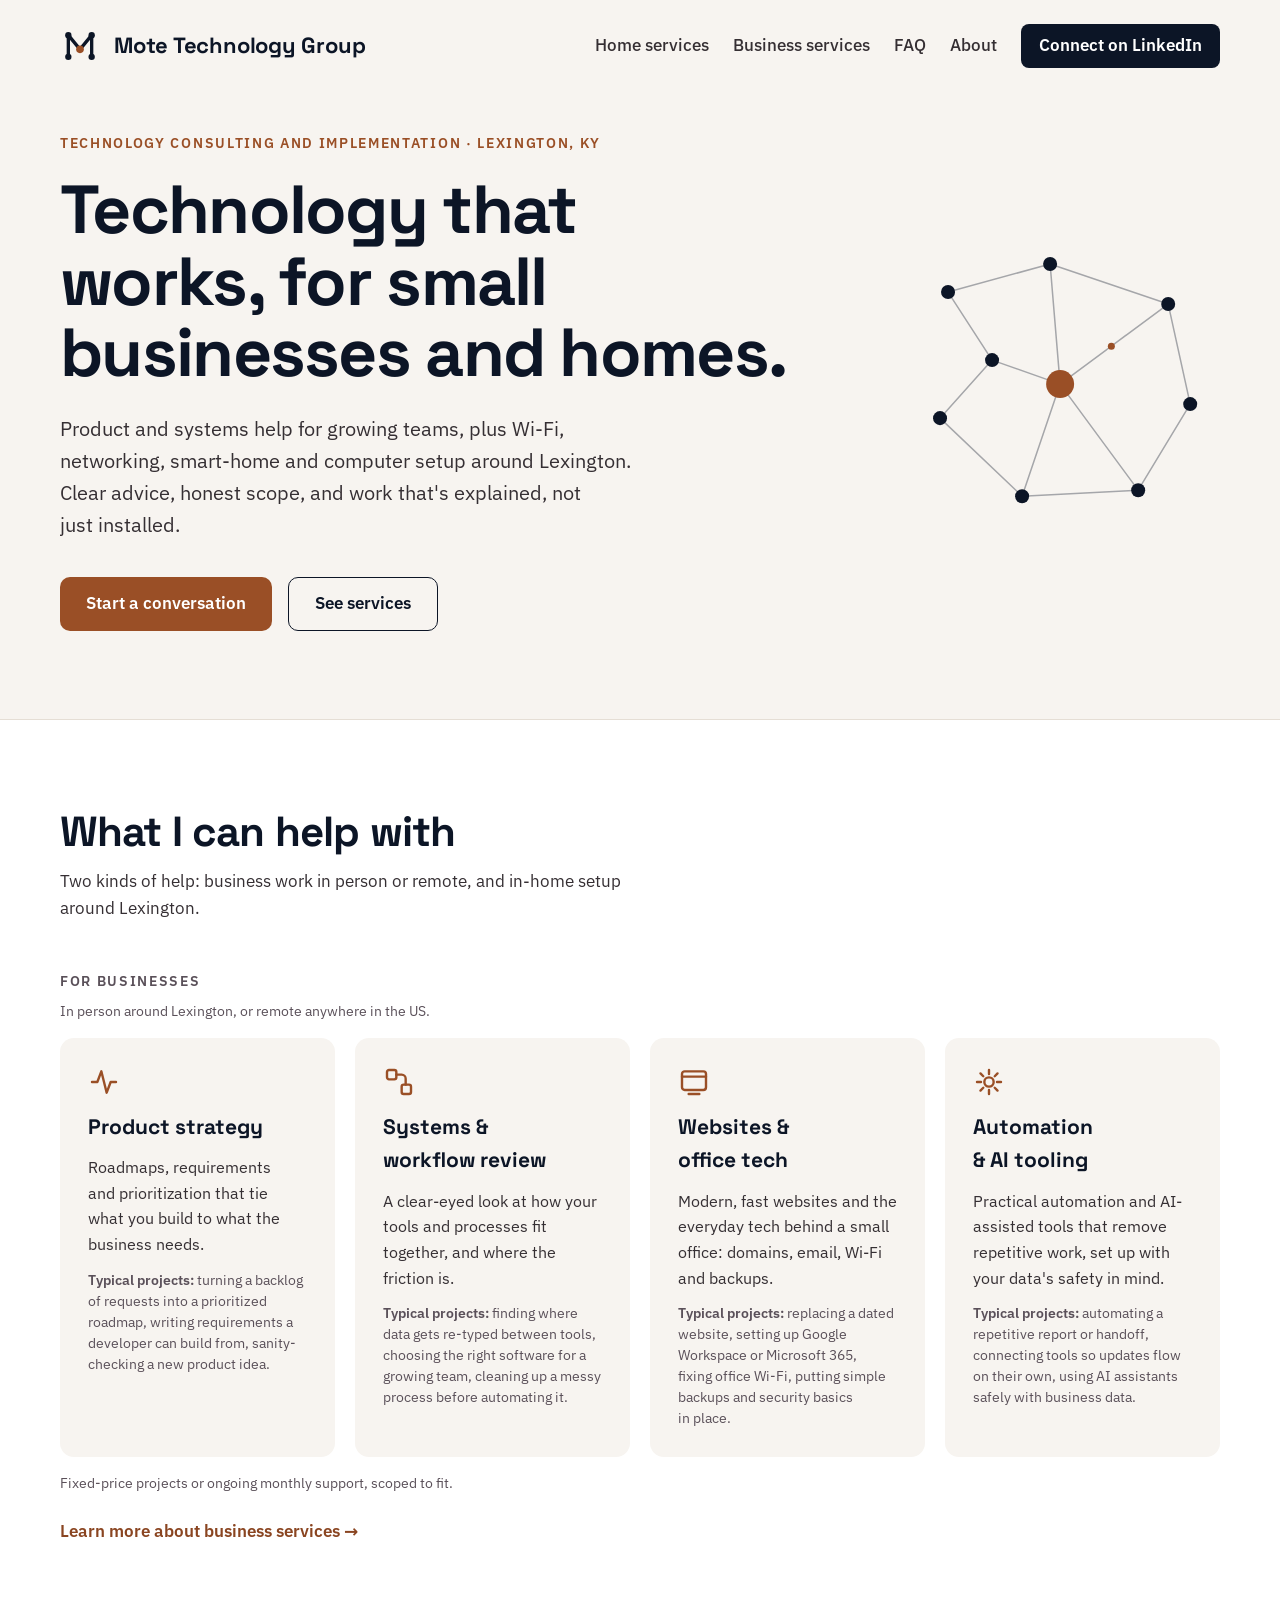
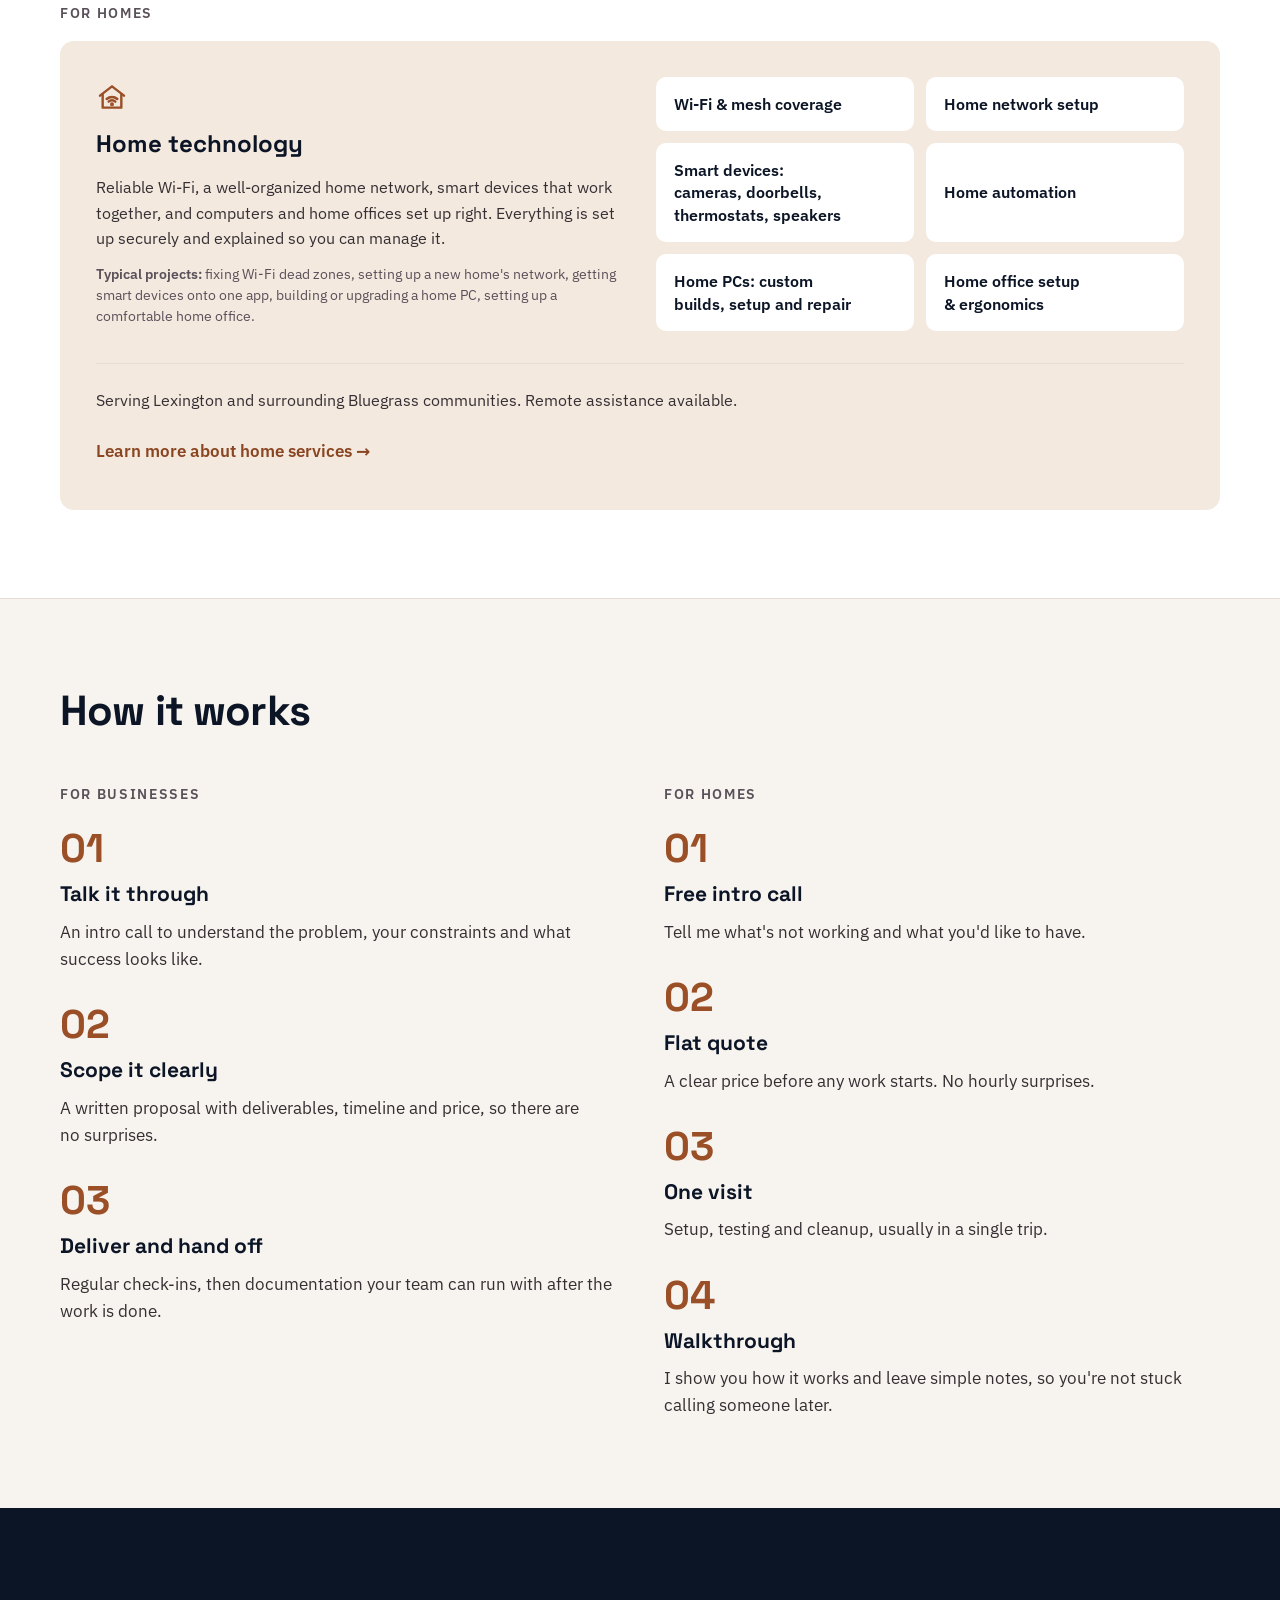
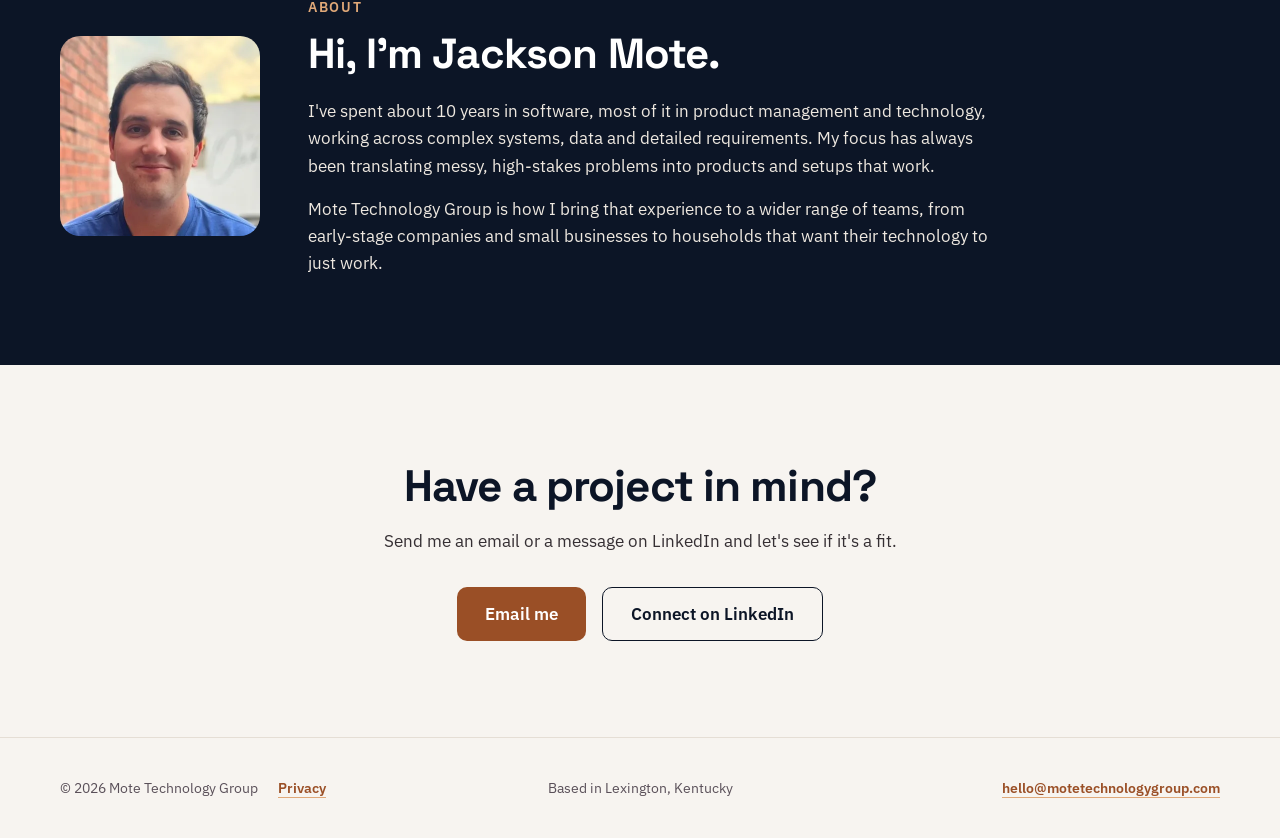
==== commit 0a97117e: "Copy: intro call wording, phone nav labels, availability - The first call is the "intro call" everyw" ====
--- a/index.html
+++ b/index.html
@@ -74,8 +74,8 @@
 <span class="brand-name">Mote Technology Group</span>
 </a>
 <nav class="site-nav">
-<a class="nav-link" href="/home/" aria-label="Home services"><span class="nav-long">Home services</span><span class="nav-short">Home</span></a>
-<a class="nav-link" href="/business/" aria-label="Business services"><span class="nav-long">Business services</span><span class="nav-short">Business</span></a>
+<a class="nav-link" href="/home/"><span class="nav-long">Home services</span><span class="nav-short">Homes</span></a>
+<a class="nav-link" href="/business/"><span class="nav-long">Business services</span><span class="nav-short">Businesses</span></a>
 <a class="nav-link" href="/faq/">FAQ</a>
 <a class="nav-link" href="/#about">About</a>
 <a class="nav-cta" href="https://www.linkedin.com/in/jacksonmote/">Connect on LinkedIn</a>
@@ -137,7 +137,7 @@
 <div class="card">
 <svg class="icon" width="32" height="32" viewBox="0 0 24 24" aria-hidden="true"><path d="M12 3v3M12 18v3M3 12h3M18 12h3M5.6 5.6l2.1 2.1M16.3 16.3l2.1 2.1M5.6 18.4l2.1-2.1M16.3 7.7l2.1-2.1"></path><circle cx="12" cy="12" r="3.5"></circle></svg>
 <h4 class="card-title">Automation &amp; AI tooling</h4>
-<p class="card-text">Practical automation and AI-assisted tools that remove repetitive work without adding risk.</p>
+<p class="card-text">Practical automation and AI-assisted tools that remove repetitive work, set up with your data's safety in mind.</p>
 <p class="tp"><strong>Typical projects:</strong> automating a repetitive report or handoff, connecting tools so updates flow on their own, using AI assistants safely with business data.</p>
 </div>
 
@@ -177,7 +177,7 @@
 <div>
 <p class="step-num">01</p>
 <h4 class="step-title">Talk it through</h4>
-<p class="step-text">A short call to understand the problem, your constraints and what success looks like.</p>
+<p class="step-text">An intro call to understand the problem, your constraints and what success looks like.</p>
 </div>
 <div>
 <p class="step-num">02</p>
@@ -196,7 +196,7 @@
 <div class="step-list">
 <div>
 <p class="step-num">01</p>
-<h4 class="step-title">Quick call</h4>
+<h4 class="step-title">Free intro call</h4>
 <p class="step-text">Tell me what's not working and what you'd like to have.</p>
 </div>
 <div>
@@ -228,7 +228,7 @@
 <div class="about-text">
 <p class="eyebrow">About</p>
 <h2 class="section-title about-title">Hi, I'm Jackson Mote.</h2>
-<p class="about-copy">I've spent 10 years in product management and technology, working across complex systems, data and detailed requirements. My focus has always been translating messy, high-stakes problems into products and setups that work.</p>
+<p class="about-copy">I've spent about 10 years in software, most of it in product management and technology, working across complex systems, data and detailed requirements. My focus has always been translating messy, high-stakes problems into products and setups that work.</p>
 <p class="about-copy">Mote Technology Group is how I bring that experience to a wider range of teams, from early-stage companies and small businesses to households that want their technology to just work.</p>
 </div>
 </div>
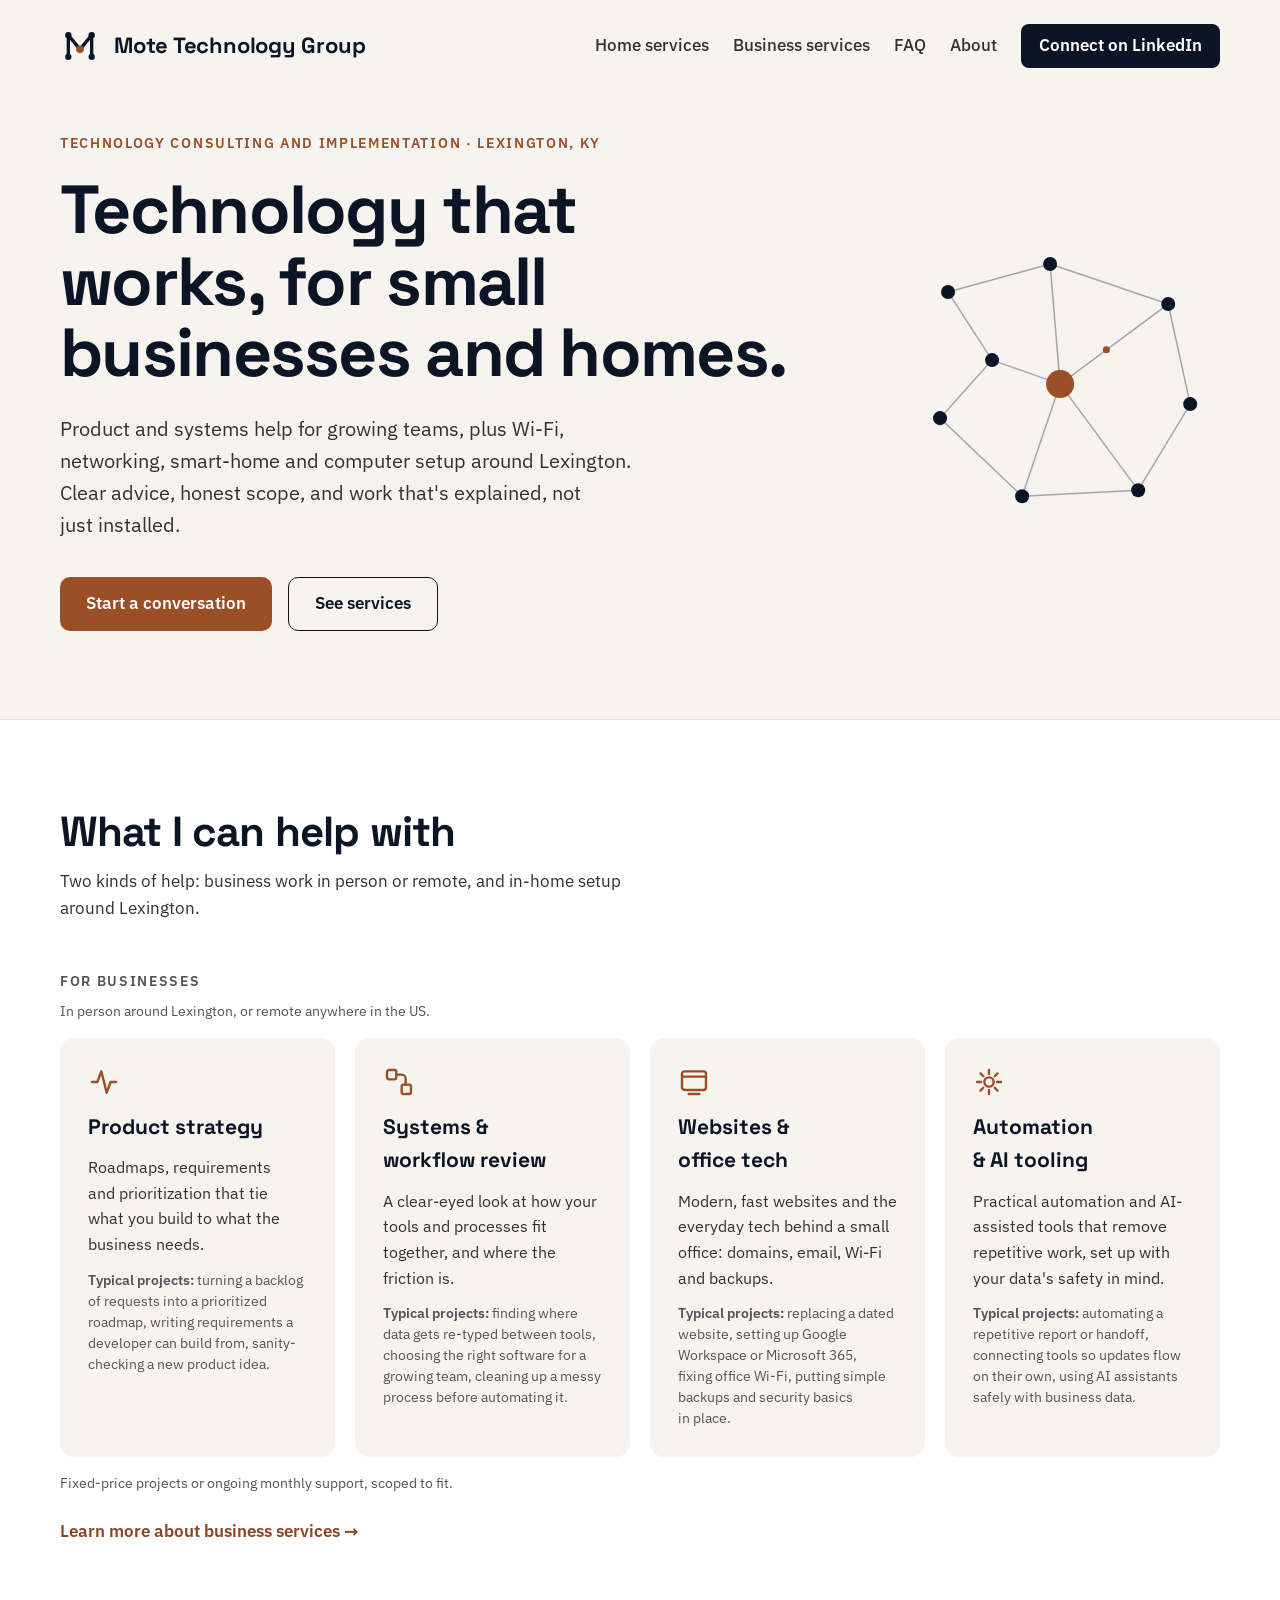
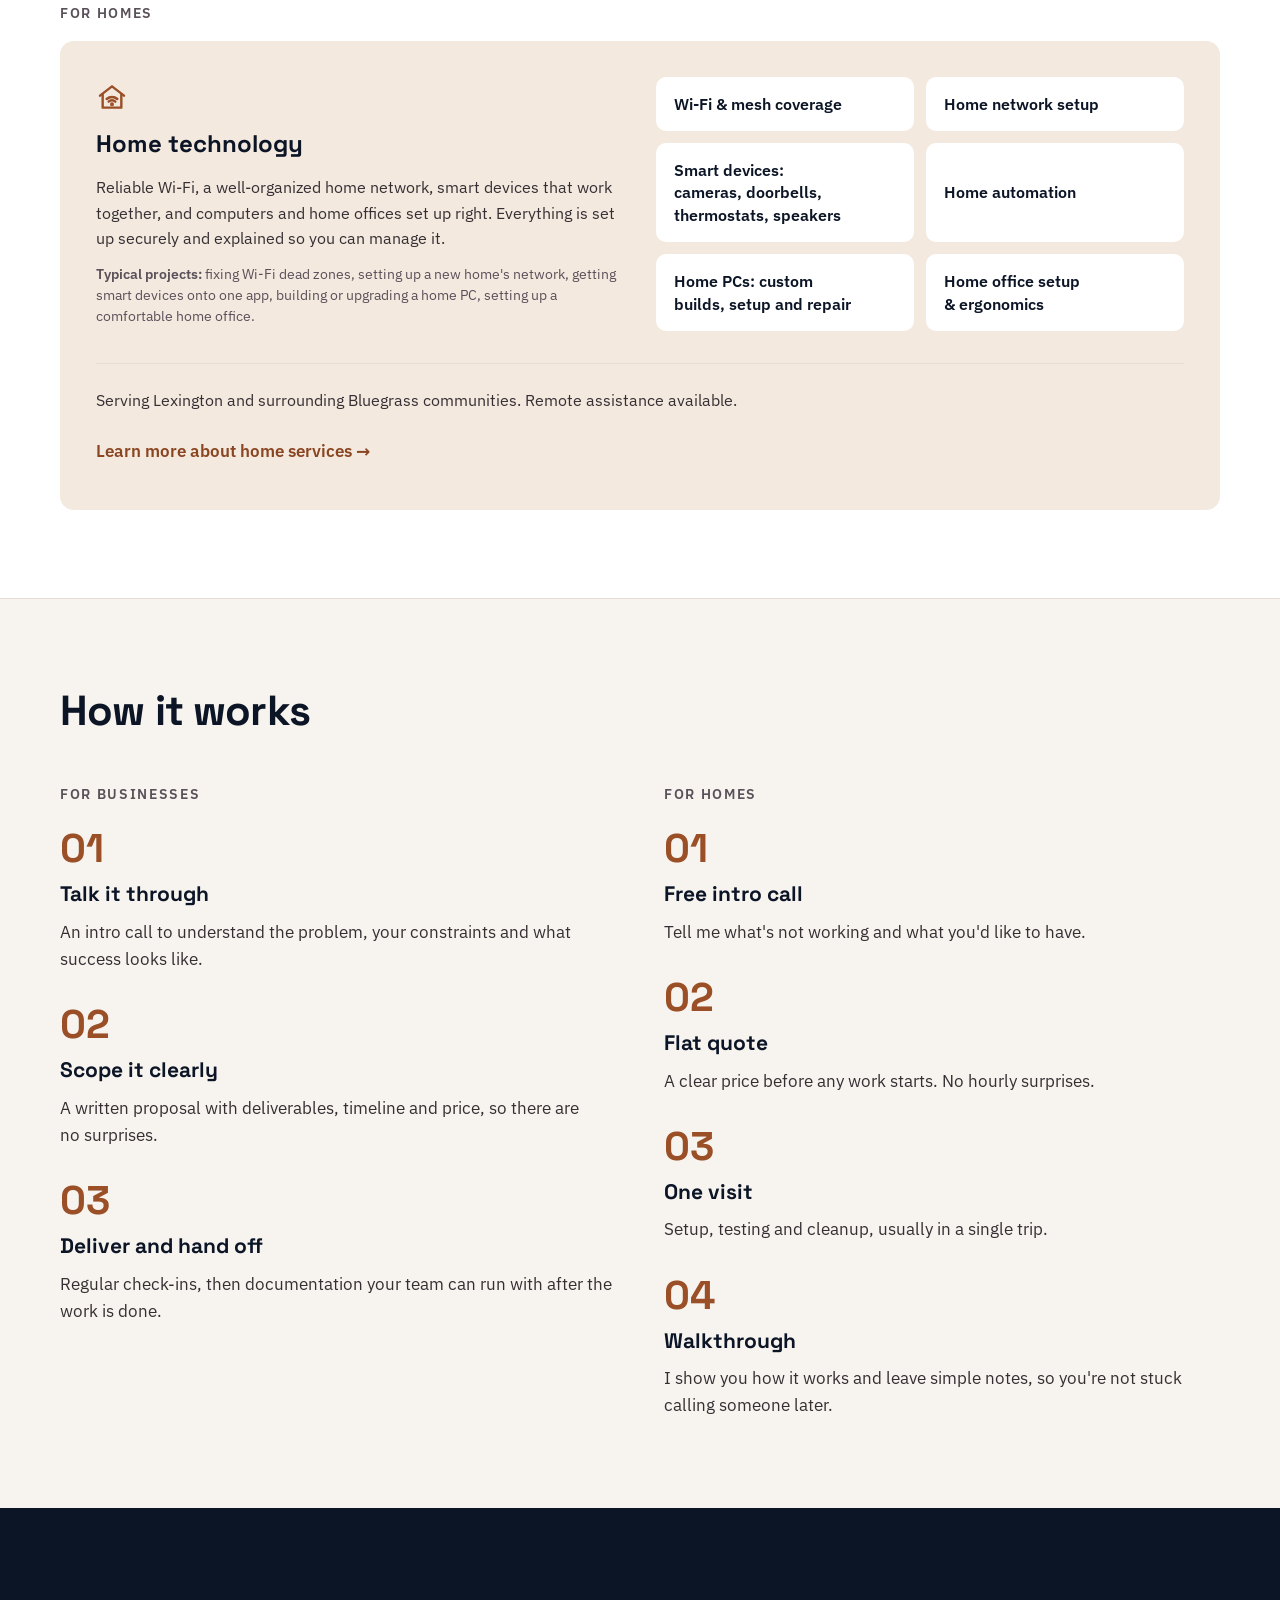
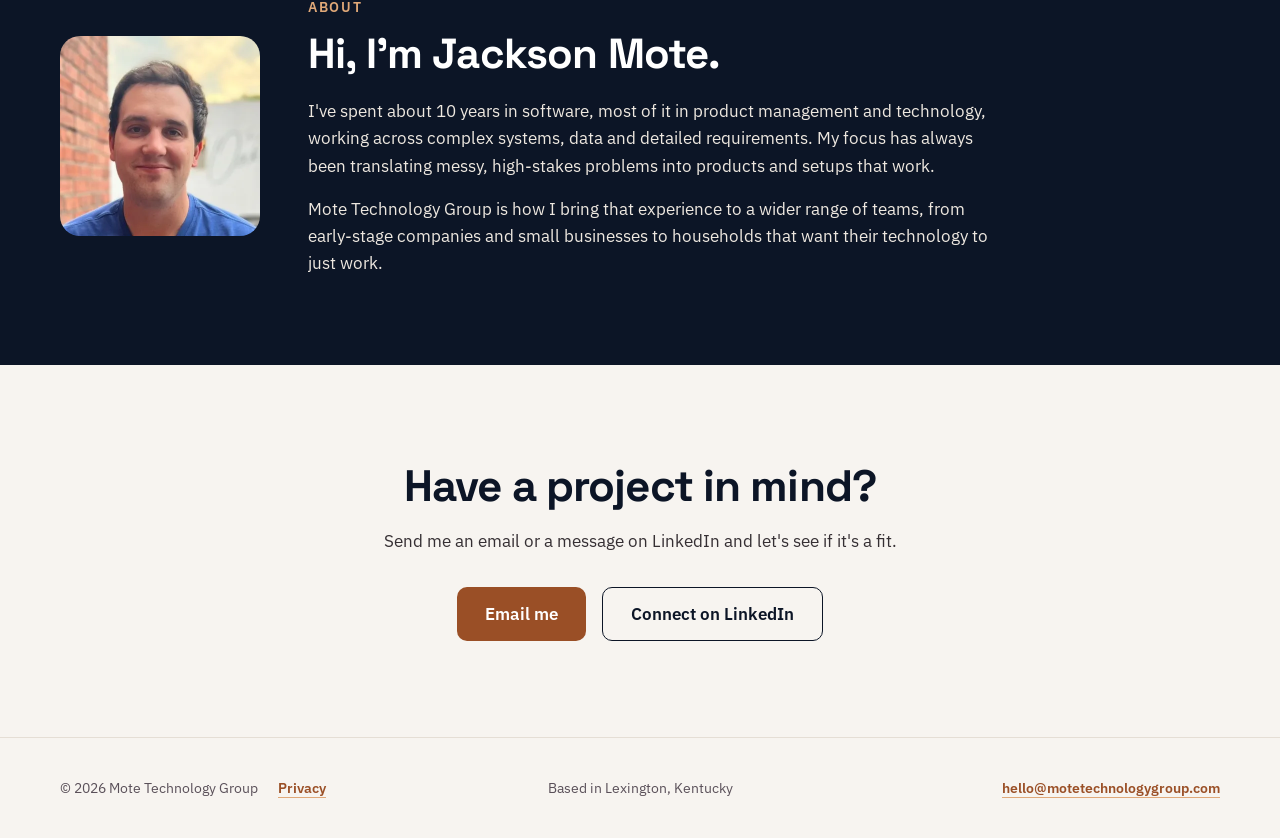
==== commit 699df622: "Steps and tiles as lists The numbered steps on the home page, /home/ and /business/ are ol lists and" ====
--- a/index.html
+++ b/index.html
@@ -30,7 +30,7 @@
 <meta name="theme-color" content="#0C1526" media="(prefers-color-scheme: dark)">
 <link rel="preload" href="/fonts/space-grotesk-latin-500-700.woff2" as="font" type="font/woff2" crossorigin>
 <link rel="preload" href="/fonts/ibm-plex-sans-latin-400-600.woff2" as="font" type="font/woff2" crossorigin>
-<link rel="stylesheet" href="/styles.css?v=4">
+<link rel="stylesheet" href="/styles.css?v=5">
 <script type="application/ld+json">
 {
   "@context": "https://schema.org",
@@ -153,14 +153,14 @@
 <p class="card-text band-text">Reliable Wi-Fi, a well-organized home network, smart devices that work together, and computers and home offices set up right. Everything is set up securely and explained so you can manage it.</p>
 <p class="tp"><strong>Typical projects:</strong> fixing Wi-Fi dead zones, setting up a new home's network, getting smart devices onto one app, building or upgrading a home PC, setting up a comfortable home office.</p>
 </div>
-<div class="band-col tile-grid">
-<div class="tile">Wi-Fi &amp; mesh coverage</div>
-<div class="tile">Home network setup</div>
-<div class="tile">Smart devices: cameras, doorbells, thermostats, speakers</div>
-<div class="tile">Home automation</div>
-<div class="tile">Home PCs: custom builds, setup and repair</div>
-<div class="tile">Home office setup &amp; ergonomics</div>
-</div>
+<ul class="band-col tile-grid">
+<li class="tile">Wi-Fi &amp; mesh coverage</li>
+<li class="tile">Home network setup</li>
+<li class="tile">Smart devices: cameras, doorbells, thermostats, speakers</li>
+<li class="tile">Home automation</li>
+<li class="tile">Home PCs: custom builds, setup and repair</li>
+<li class="tile">Home office setup &amp; ergonomics</li>
+</ul>
 <p class="band-area">Serving Lexington and surrounding Bluegrass communities. Remote assistance available.</p>
 <p class="more-row"><a class="more-link" href="/home/">Learn more about home services <span aria-hidden="true">→</span></a></p>
 </div>
@@ -173,48 +173,48 @@
 <div class="how-cols">
 <div>
 <h3 class="group-label">For businesses</h3>
-<div class="step-list">
-<div>
-<p class="step-num">01</p>
+<ol class="step-list">
+<li>
+<p class="step-num" aria-hidden="true">01</p>
 <h4 class="step-title">Talk it through</h4>
 <p class="step-text">An intro call to understand the problem, your constraints and what success looks like.</p>
-</div>
-<div>
-<p class="step-num">02</p>
+</li>
+<li>
+<p class="step-num" aria-hidden="true">02</p>
 <h4 class="step-title">Scope it clearly</h4>
 <p class="step-text">A written proposal with deliverables, timeline and price, so there are no surprises.</p>
-</div>
-<div>
-<p class="step-num">03</p>
+</li>
+<li>
+<p class="step-num" aria-hidden="true">03</p>
 <h4 class="step-title">Deliver and hand off</h4>
 <p class="step-text">Regular check-ins, then documentation your team can run with after the work is done.</p>
-</div>
-</div>
+</li>
+</ol>
 </div>
 <div>
 <h3 class="group-label">For homes</h3>
-<div class="step-list">
-<div>
-<p class="step-num">01</p>
+<ol class="step-list">
+<li>
+<p class="step-num" aria-hidden="true">01</p>
 <h4 class="step-title">Free intro call</h4>
 <p class="step-text">Tell me what's not working and what you'd like to have.</p>
-</div>
-<div>
-<p class="step-num">02</p>
+</li>
+<li>
+<p class="step-num" aria-hidden="true">02</p>
 <h4 class="step-title">Flat quote</h4>
 <p class="step-text">A clear price before any work starts. No hourly surprises.</p>
-</div>
-<div>
-<p class="step-num">03</p>
+</li>
+<li>
+<p class="step-num" aria-hidden="true">03</p>
 <h4 class="step-title">One visit</h4>
 <p class="step-text">Setup, testing and cleanup, usually in a single trip.</p>
-</div>
-<div>
-<p class="step-num">04</p>
+</li>
+<li>
+<p class="step-num" aria-hidden="true">04</p>
 <h4 class="step-title">Walkthrough</h4>
 <p class="step-text">I show you how it works and leave simple notes, so you're not stuck calling someone later.</p>
-</div>
-</div>
+</li>
+</ol>
 </div>
 </div>
 </section>
--- a/styles.css
+++ b/styles.css
@@ -310,6 +310,9 @@
 .band-main { display: flex; flex-direction: column; gap: 12px; }
 .band-title { margin: 0; font-family: var(--font-heading); font-size: var(--step-h3-lg); }
 .band-text, .band-main .tp { max-width: 560px; }
+/* Tiles and steps are lists with no bullets or numbers showing. The empty-string marker
+   looks the same as "none"; it is there because Safari stops announcing a list styled "none". */
+.tile-grid, .step-list, .steps, ol.how-cols { margin: 0; padding: 0; list-style: none; list-style-type: ""; }
 .tile-grid { display: grid; grid-template-columns: repeat(2, minmax(0, 1fr)); gap: 12px; }
 @media (max-width: 560px) { .tile-grid { grid-template-columns: minmax(0, 1fr); } }
 .tile {
@@ -447,7 +450,7 @@
   .faq summary::after { display: none; }
 
   h1, h2, h3, h4, .group-label, .eyebrow, .svc-note { break-after: avoid; }
-  .card, .note-card, .tile, .faq details, .step-list > div, .steps > div, .how-cols > div, .cta { break-inside: avoid; }
+  .card, .note-card, .tile, .faq details, .step-list > li, .steps > li, .how-cols > div, .how-cols > li, .cta { break-inside: avoid; }
 
   /* One card per row, so a tall row of cards cannot push half a page of white space ahead of it */
   .card-grid { grid-template-columns: minmax(0, 1fr); }
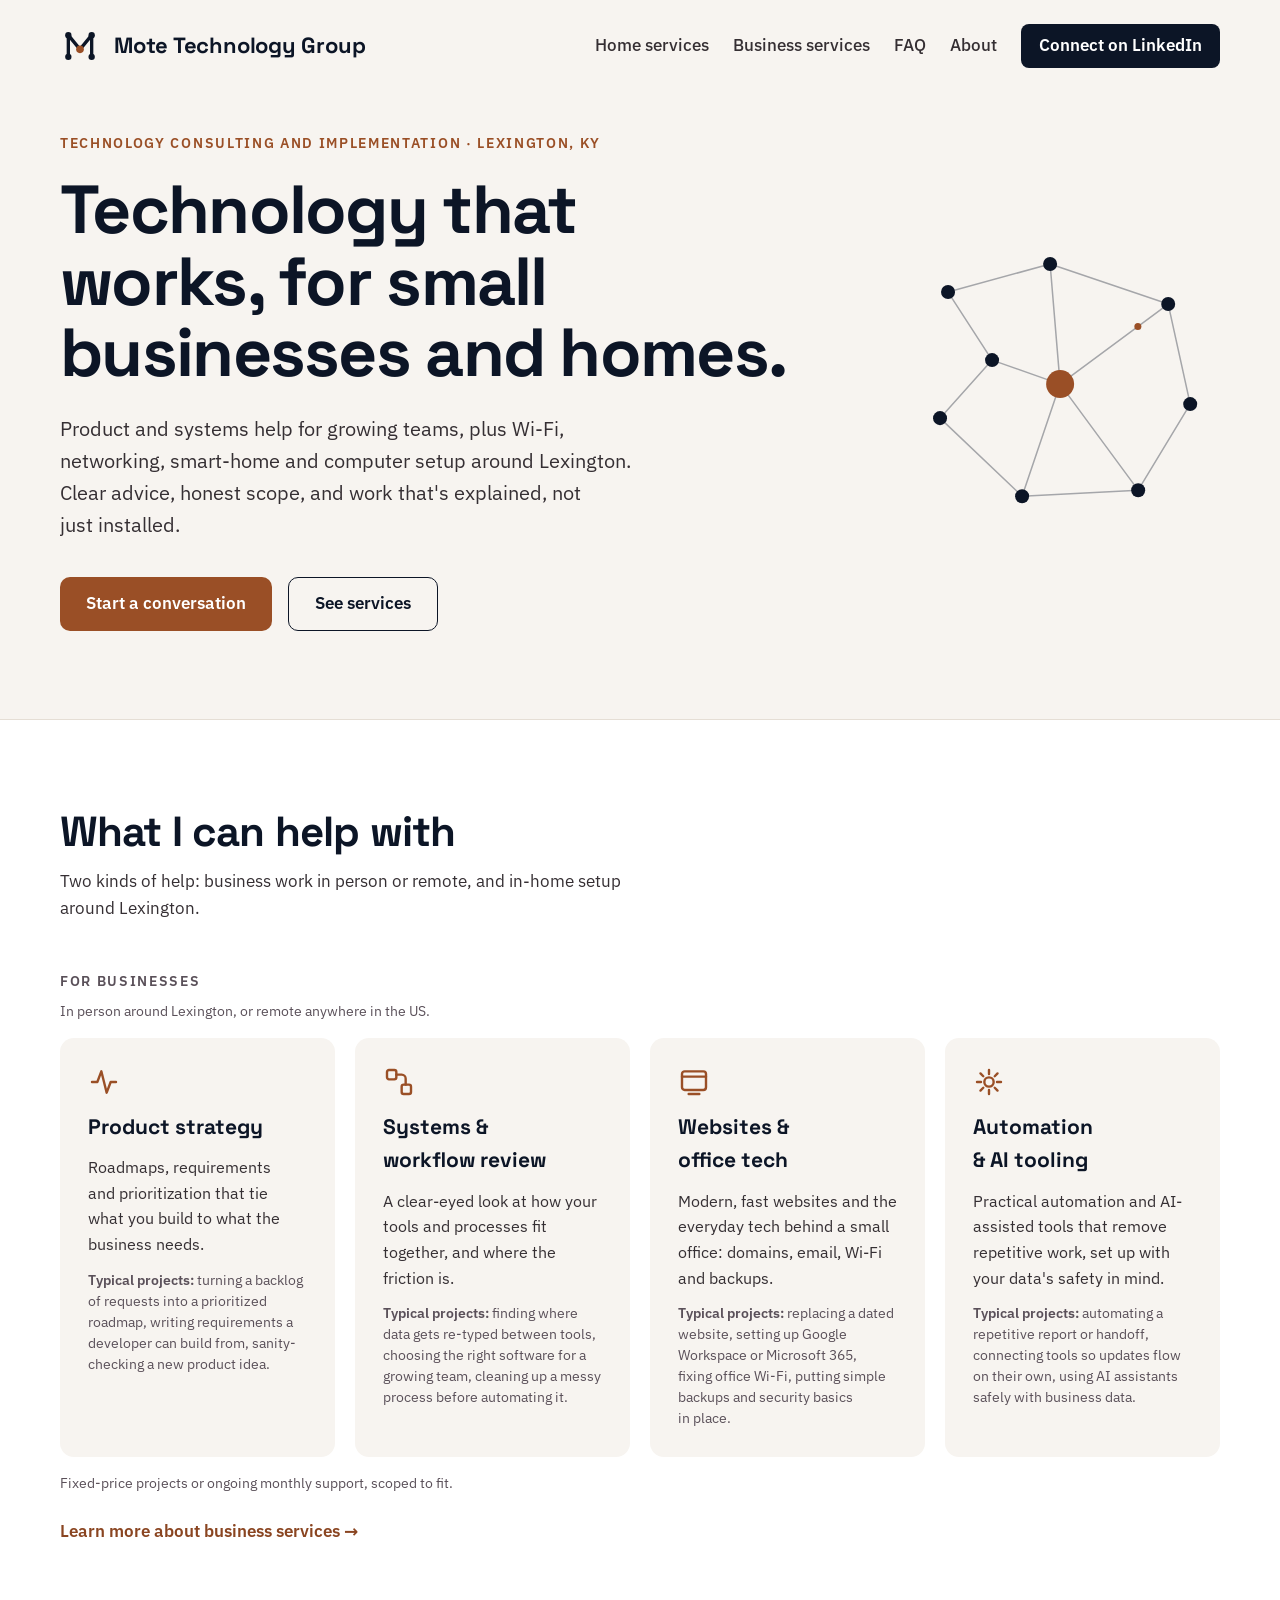
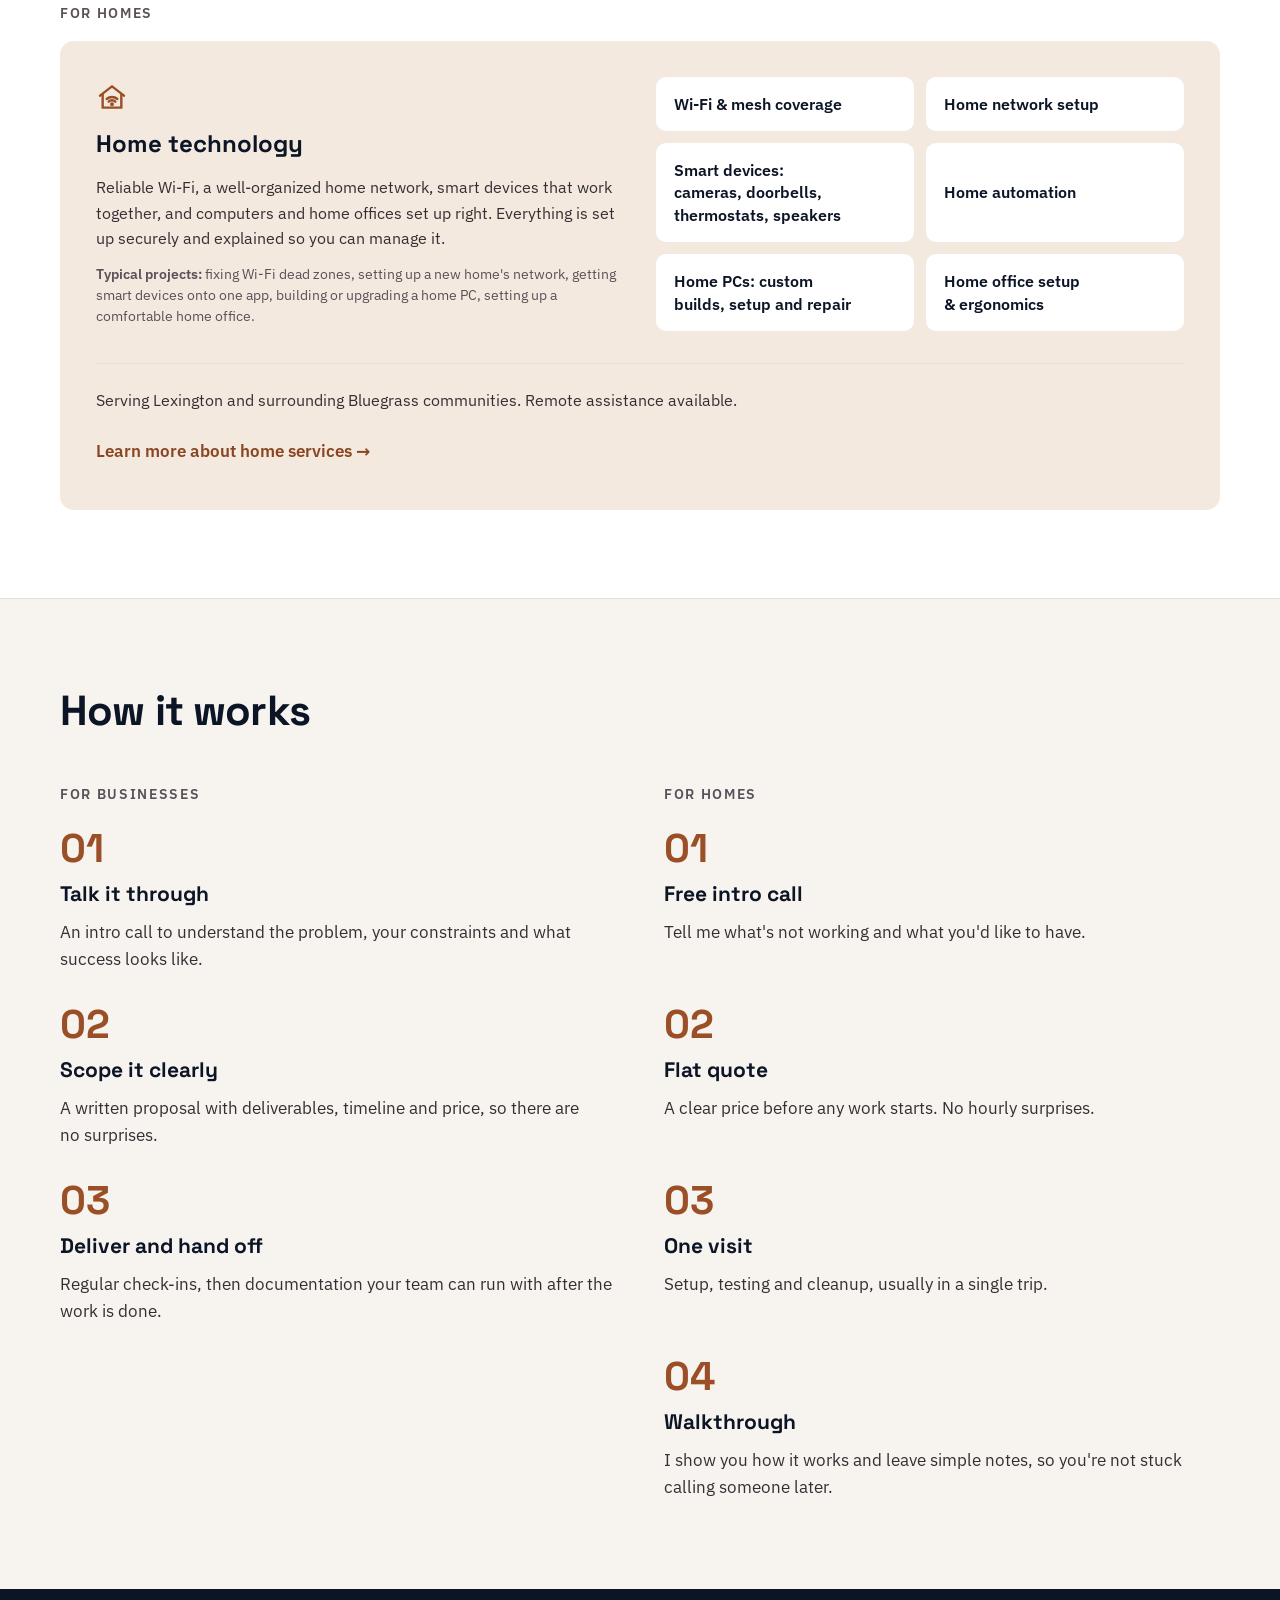
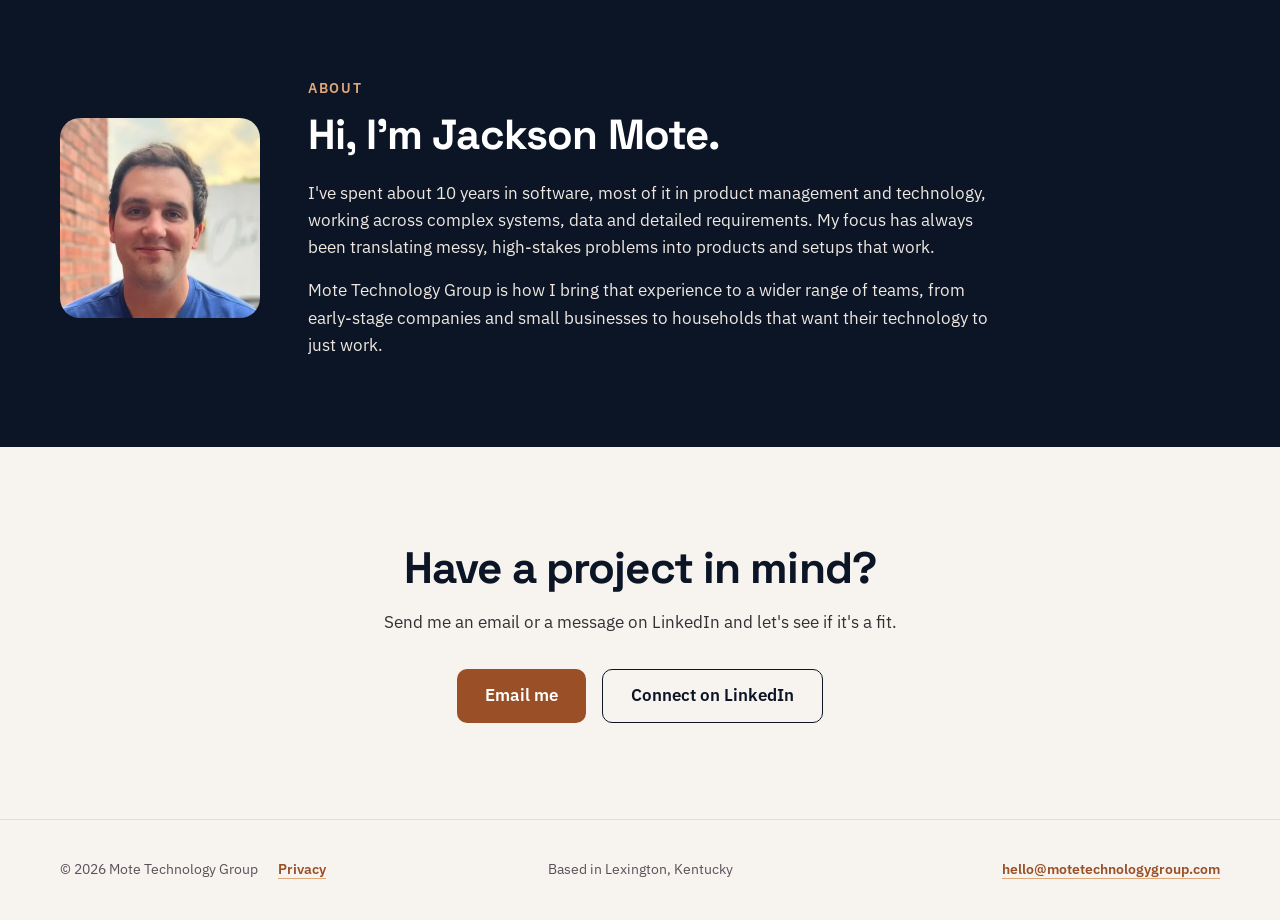
==== commit 30025304: "Home page: line up the step numbers in the two columns Under "How it works" the business and home st" ====
--- a/index.html
+++ b/index.html
@@ -170,7 +170,7 @@
 
 <section class="section" id="approach">
 <h2 class="section-title">How it works</h2>
-<div class="how-cols">
+<div class="how-cols how-pair">
 <div>
 <h3 class="group-label">For businesses</h3>
 <ol class="step-list">
--- a/styles.css
+++ b/styles.css
@@ -331,6 +331,16 @@
 .steps { display: grid; grid-template-columns: repeat(3, minmax(0, 1fr)); gap: var(--space-cols); }
 @media (max-width: 640px) { .steps { grid-template-columns: minmax(0, 1fr); } }
 .step-list { display: flex; flex-direction: column; gap: 32px; }
+/* Home page, two step lists side by side: step 01 lines up with step 01, 02 with 02, and so on,
+   however the text wraps. Both columns share five rows: the label, then up to four steps. */
+@supports (grid-template-rows: subgrid) {
+  @media screen and (min-width: 641px) {
+    .how-pair { grid-template-rows: repeat(5, auto); row-gap: 0; }
+    .how-pair > div, .how-pair .step-list { display: grid; grid-template-rows: subgrid; }
+    .how-pair > div { grid-row: span 5; }
+    .how-pair .step-list { grid-row: span 4; }
+  }
+}
 .step-num { margin: 0 0 8px; font-family: var(--font-heading); font-weight: 700; font-size: 40px; color: var(--accent); line-height: 1; }
 .step-title { margin: 0 0 8px; font-family: var(--font-heading); font-size: var(--step-h3); }
 .step-text { margin: 0; color: var(--text); }
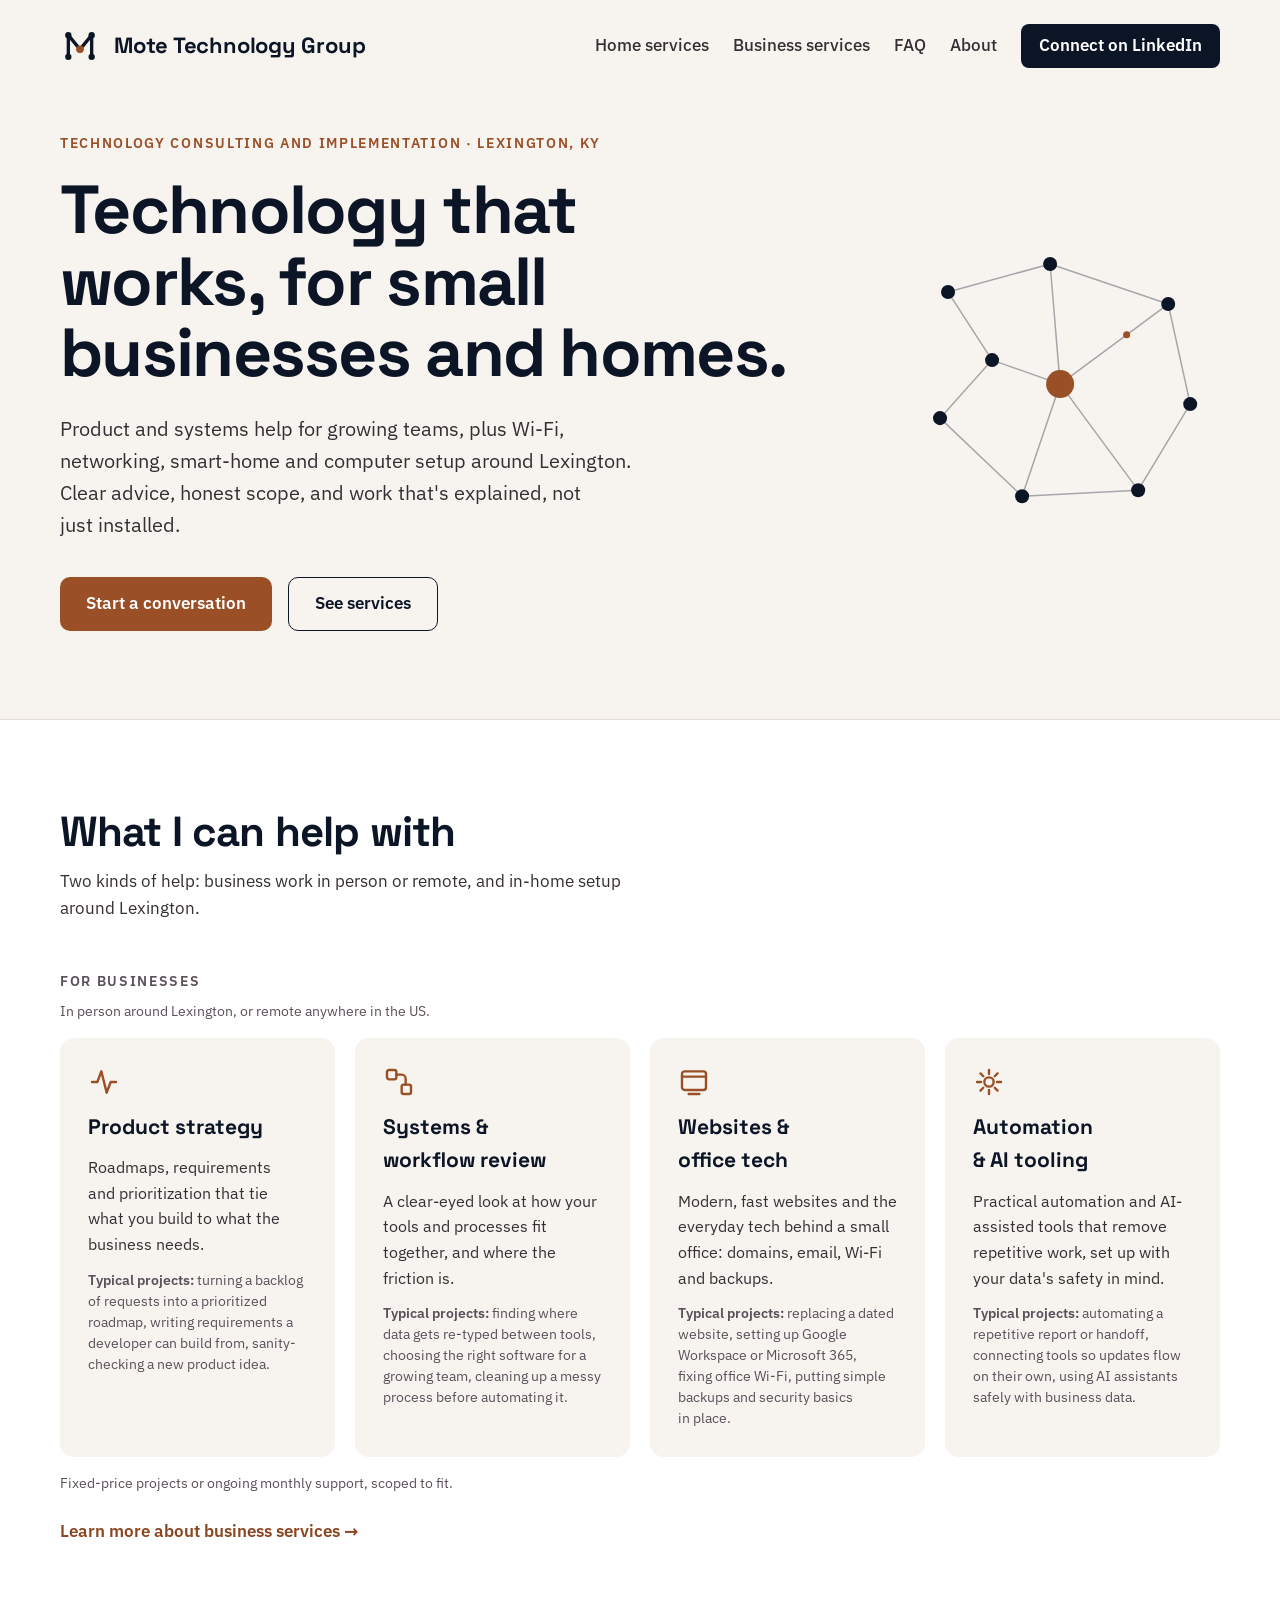
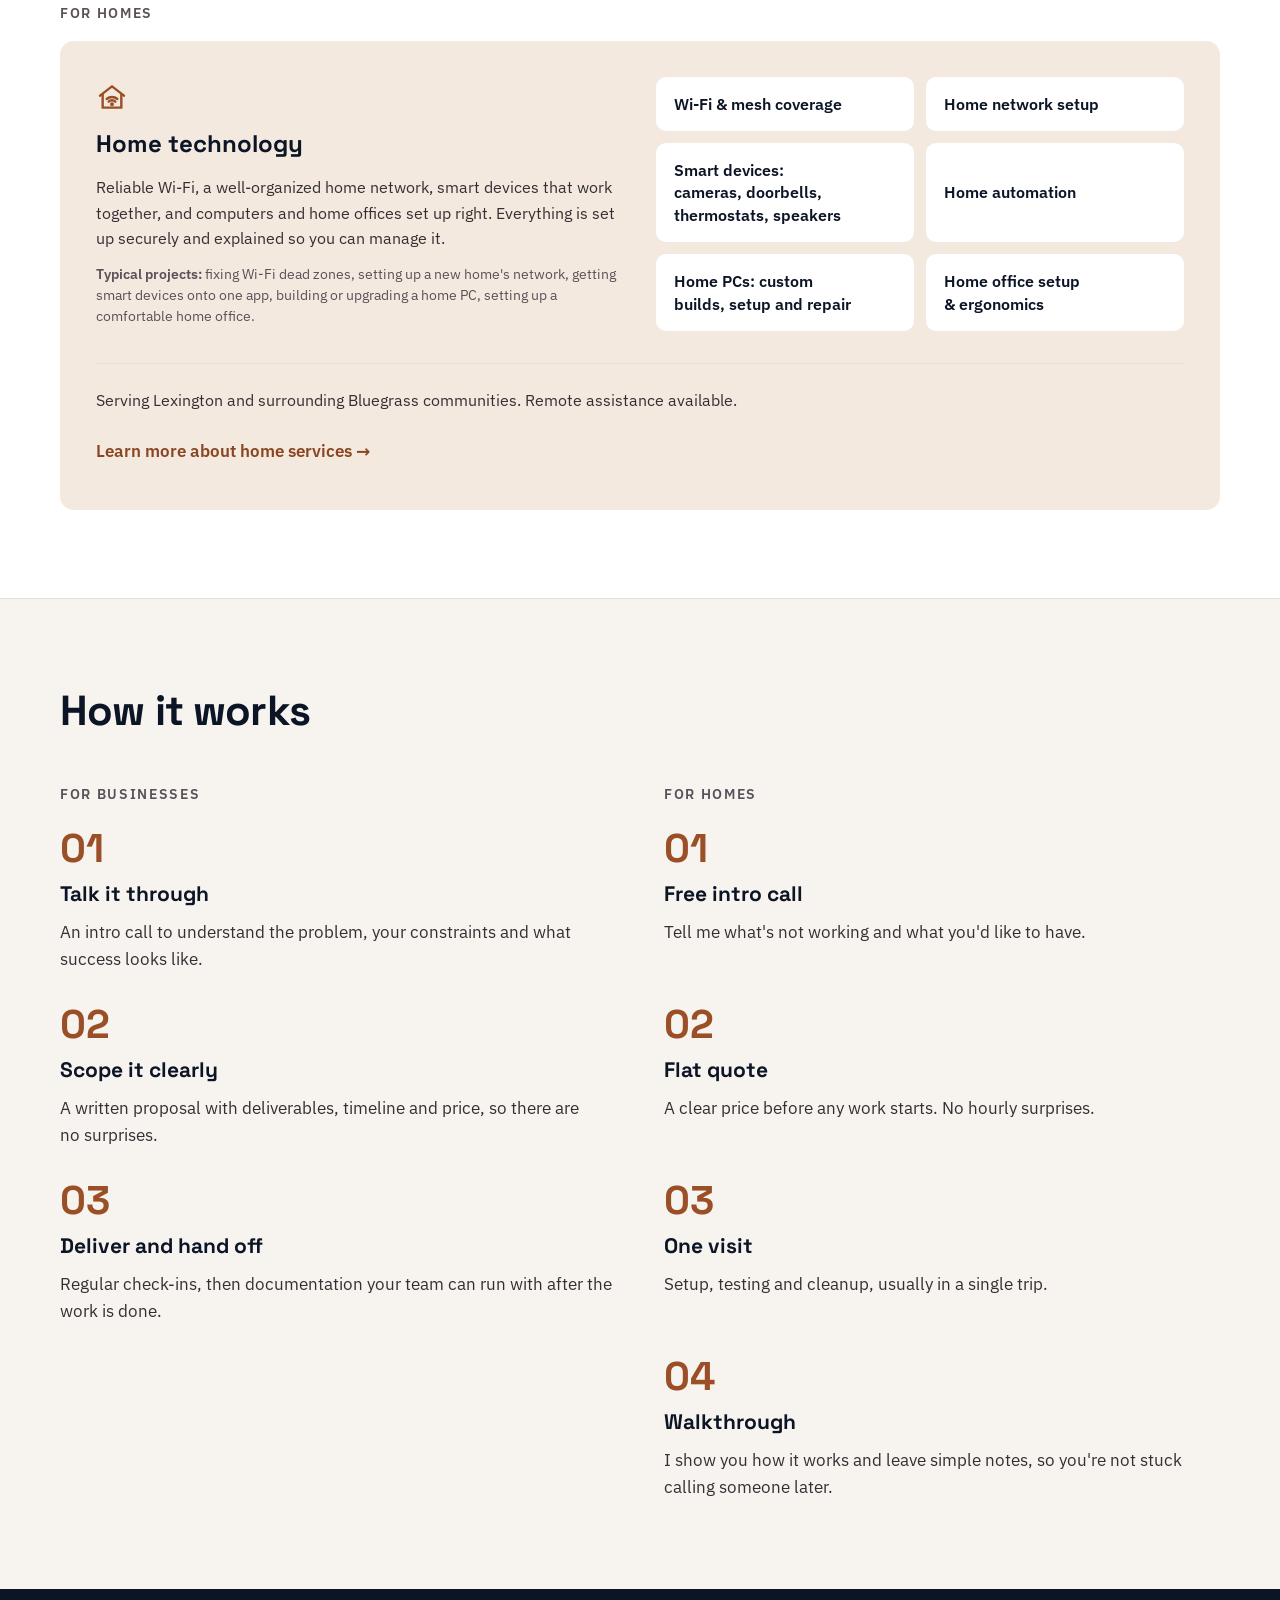
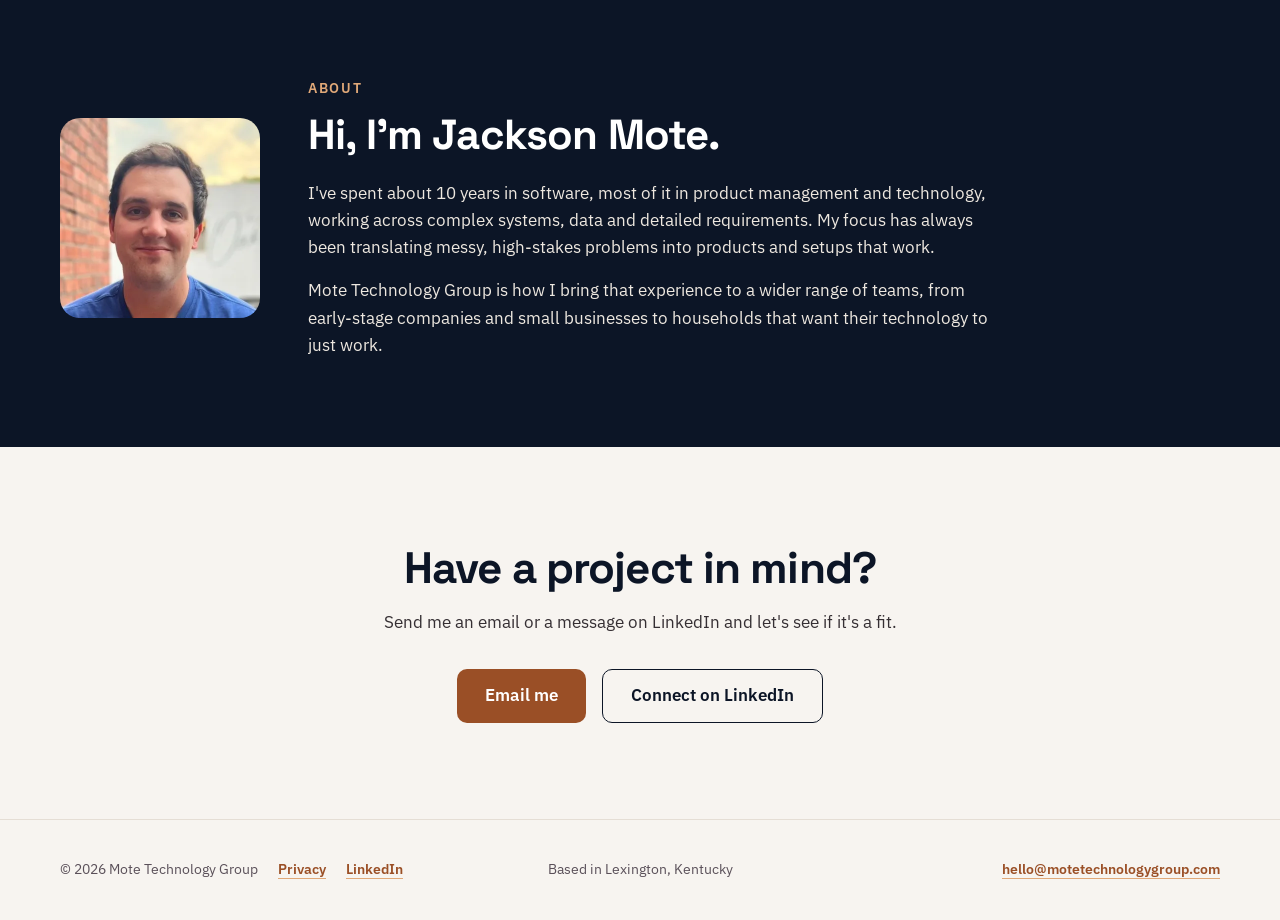
==== commit e007bf12: "Footer: LinkedIn link on every page The header's LinkedIn button is hidden below 700px, so phones ha" ====
--- a/index.html
+++ b/index.html
@@ -246,7 +246,7 @@
 
 <footer class="site-footer">
 <div class="footer-inner">
-<span class="footer-legal"><span>© 2026 Mote Technology Group</span><a class="footer-link" href="/privacy/">Privacy</a></span>
+<span class="footer-legal"><span>© 2026 Mote Technology Group</span><span class="footer-links"><a class="footer-link" href="/privacy/">Privacy</a><a class="footer-link" href="https://www.linkedin.com/in/jacksonmote/">LinkedIn</a></span></span>
 <span>Based in Lexington, Kentucky</span>
 <a class="footer-email" href="mailto:hello@motetechnologygroup.com">hello@motetechnologygroup.com</a>
 </div>
--- a/styles.css
+++ b/styles.css
@@ -401,8 +401,9 @@
   text-decoration-color: var(--accent-soft); text-underline-offset: 4px;
 }
 .footer-email:hover, .footer-link:hover { text-decoration-color: var(--accent); }
-.footer-legal { display: inline-flex; flex-wrap: wrap; column-gap: 20px; align-items: baseline; }
-@media (min-width: 920px) {
+/* The two footer links stay together: where the row is too narrow they move under the copyright line as a pair */
+.footer-legal, .footer-links { display: inline-flex; flex-wrap: wrap; column-gap: 20px; align-items: baseline; }
+@media (min-width: 1020px) {
   .footer-inner { display: grid; grid-template-columns: 1fr auto 1fr; column-gap: 12px; }
   .footer-email { justify-self: end; }
 }
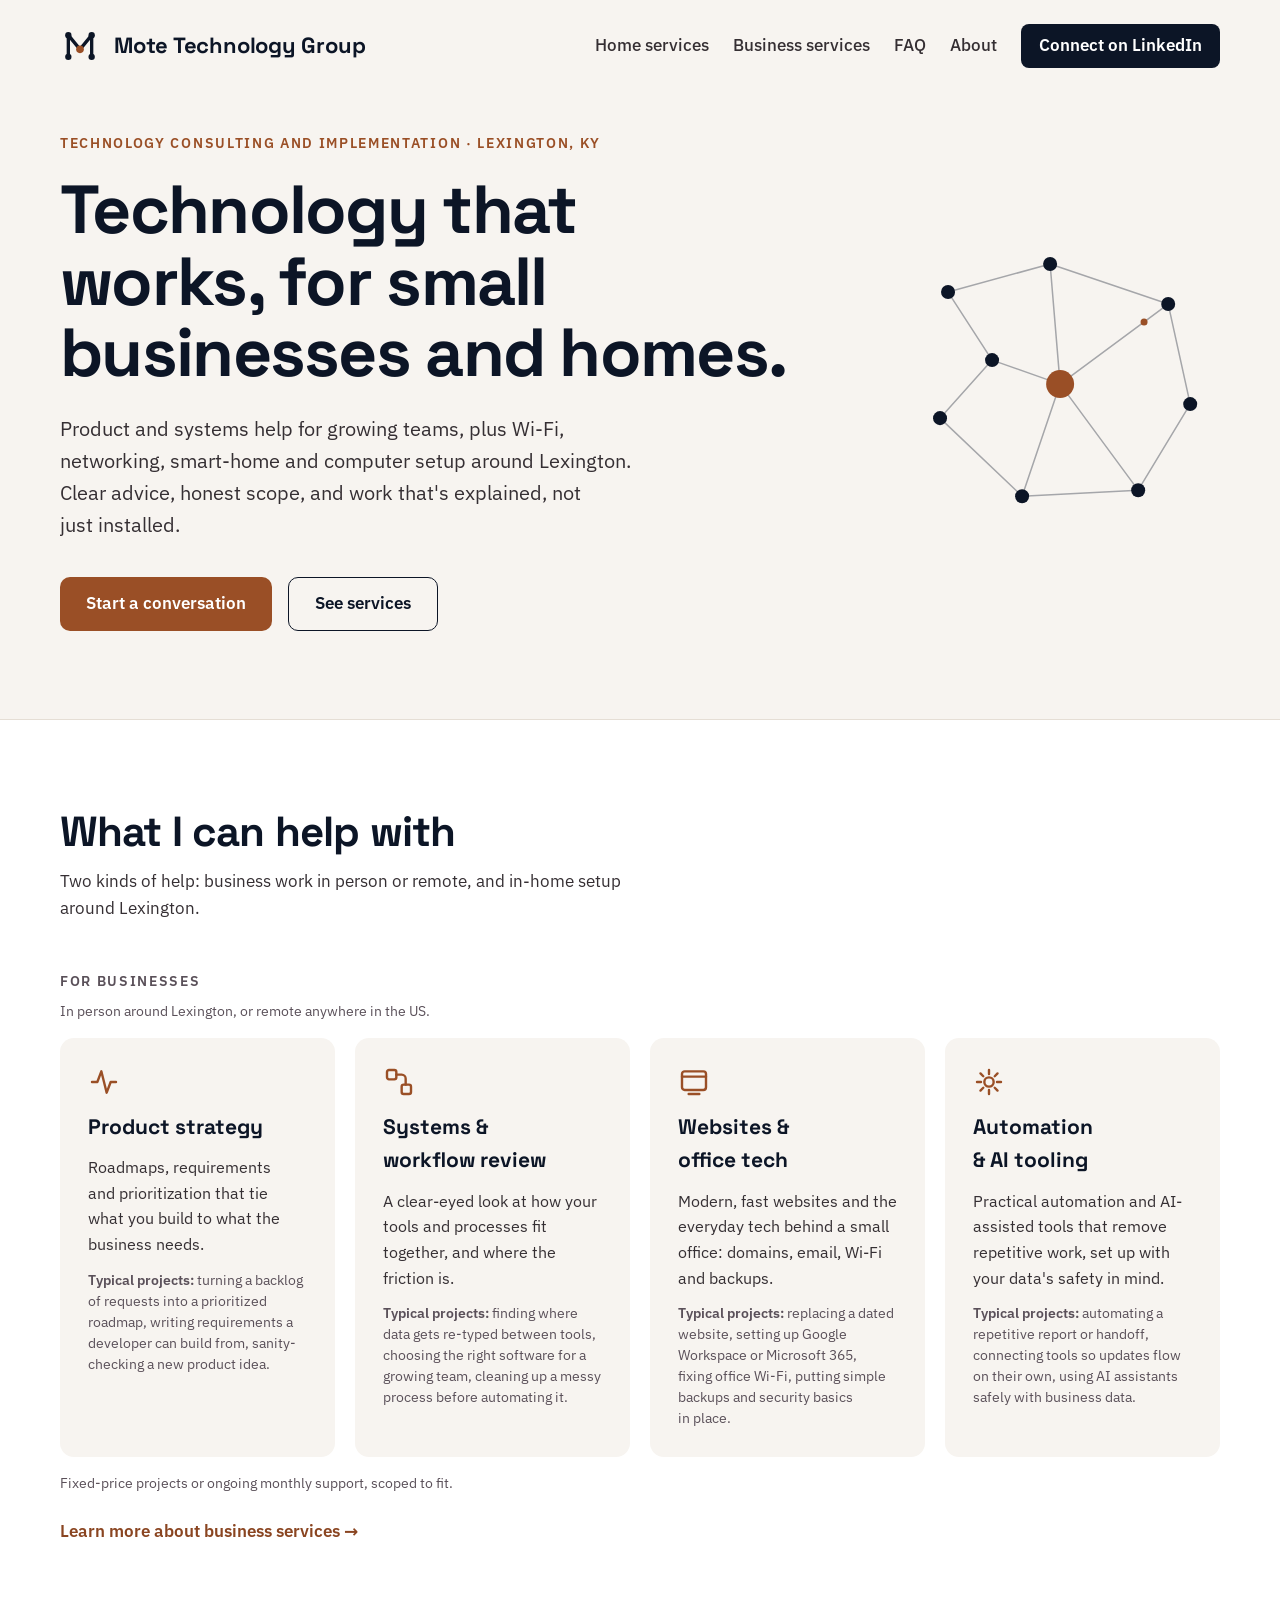
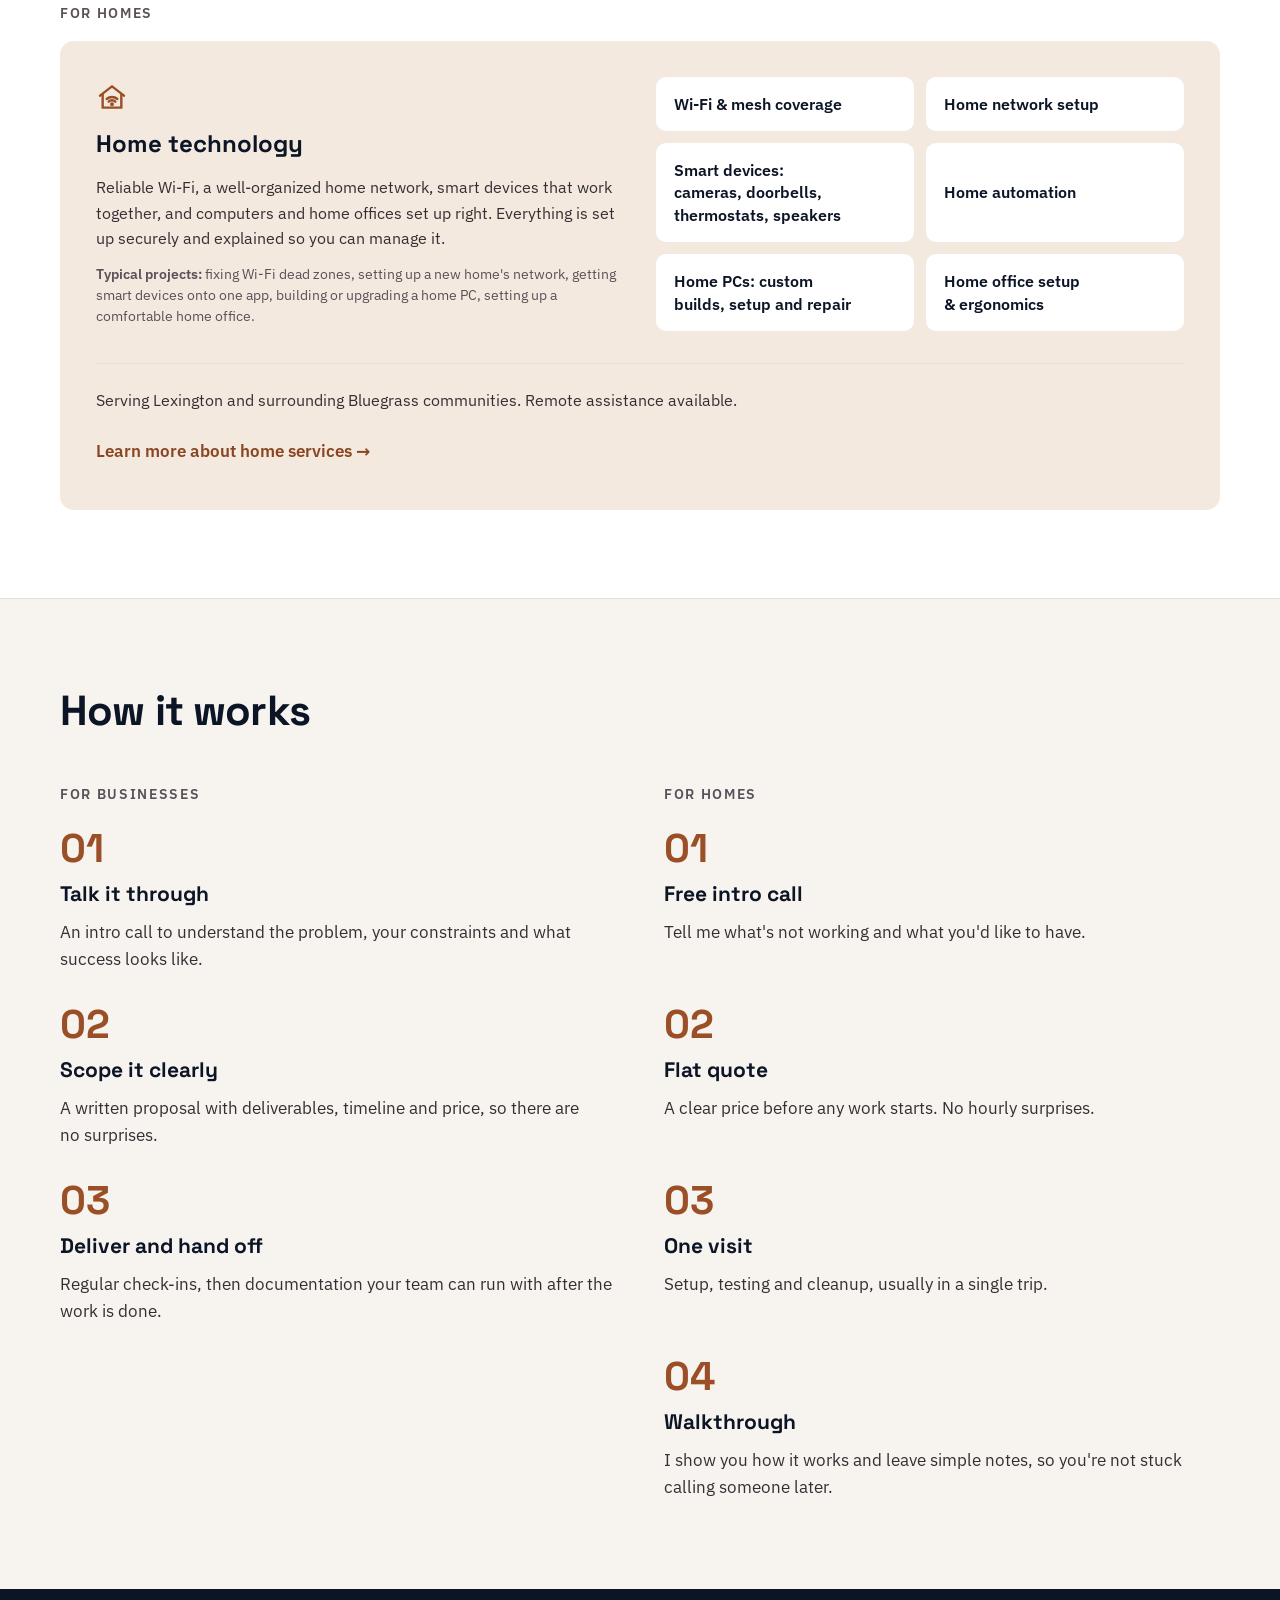
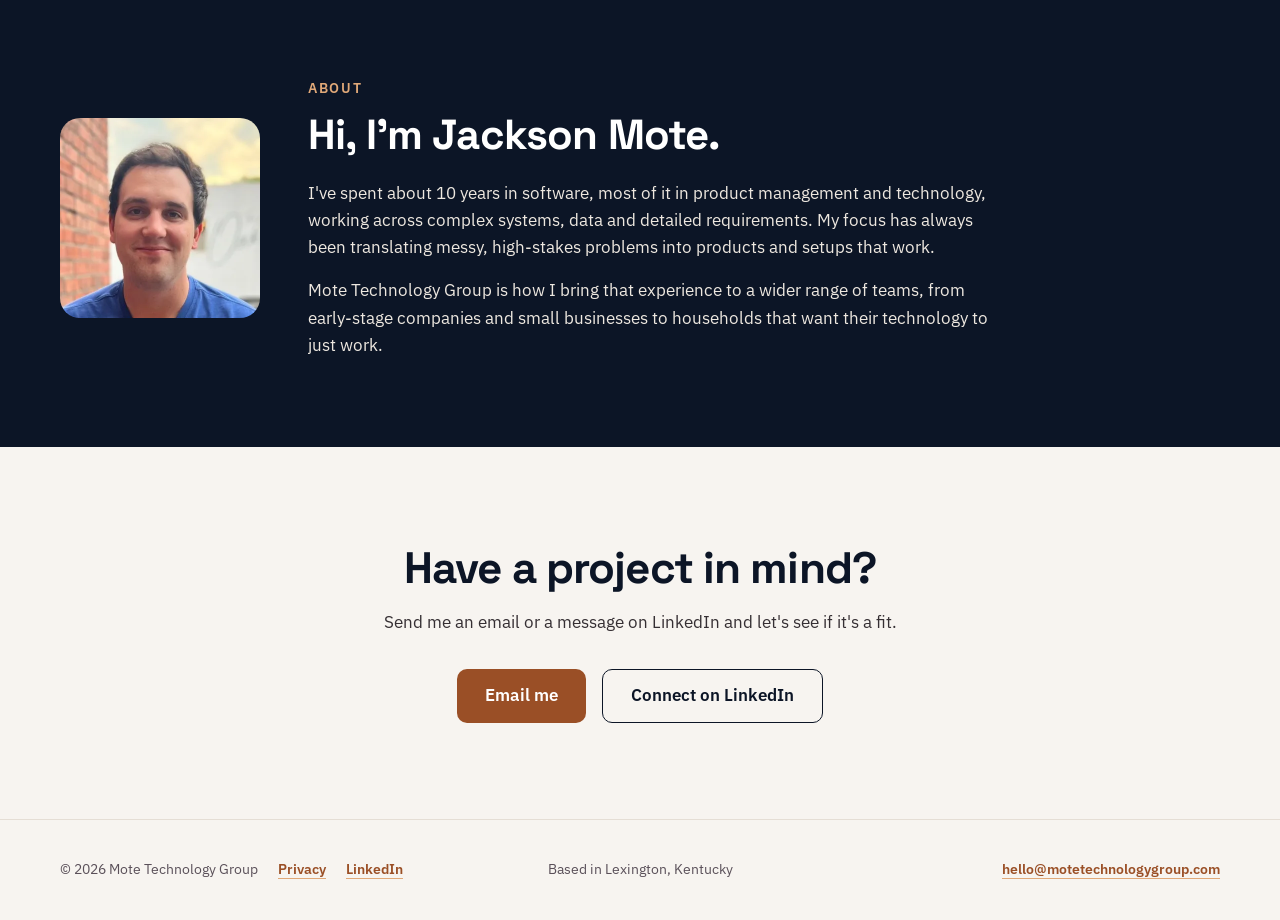
==== commit c04ac6cf: "Share image: current tagline og-image.png now carries the site's tagline, "Technology that works, fo" ====
--- a/index.html
+++ b/index.html
@@ -19,7 +19,7 @@
 <meta property="og:image" content="https://motetechnologygroup.com/og-image.png">
 <meta property="og:image:width" content="1200">
 <meta property="og:image:height" content="630">
-<meta property="og:image:alt" content="Mote Technology Group: practical technology help for businesses and homes, Lexington, Kentucky">
+<meta property="og:image:alt" content="Mote Technology Group: technology that works, for small businesses and homes. Lexington, Kentucky">
 <meta name="twitter:card" content="summary_large_image">
 <meta name="twitter:site" content="@MoteTechnology">
 <meta name="twitter:title" content="Mote Technology Group">
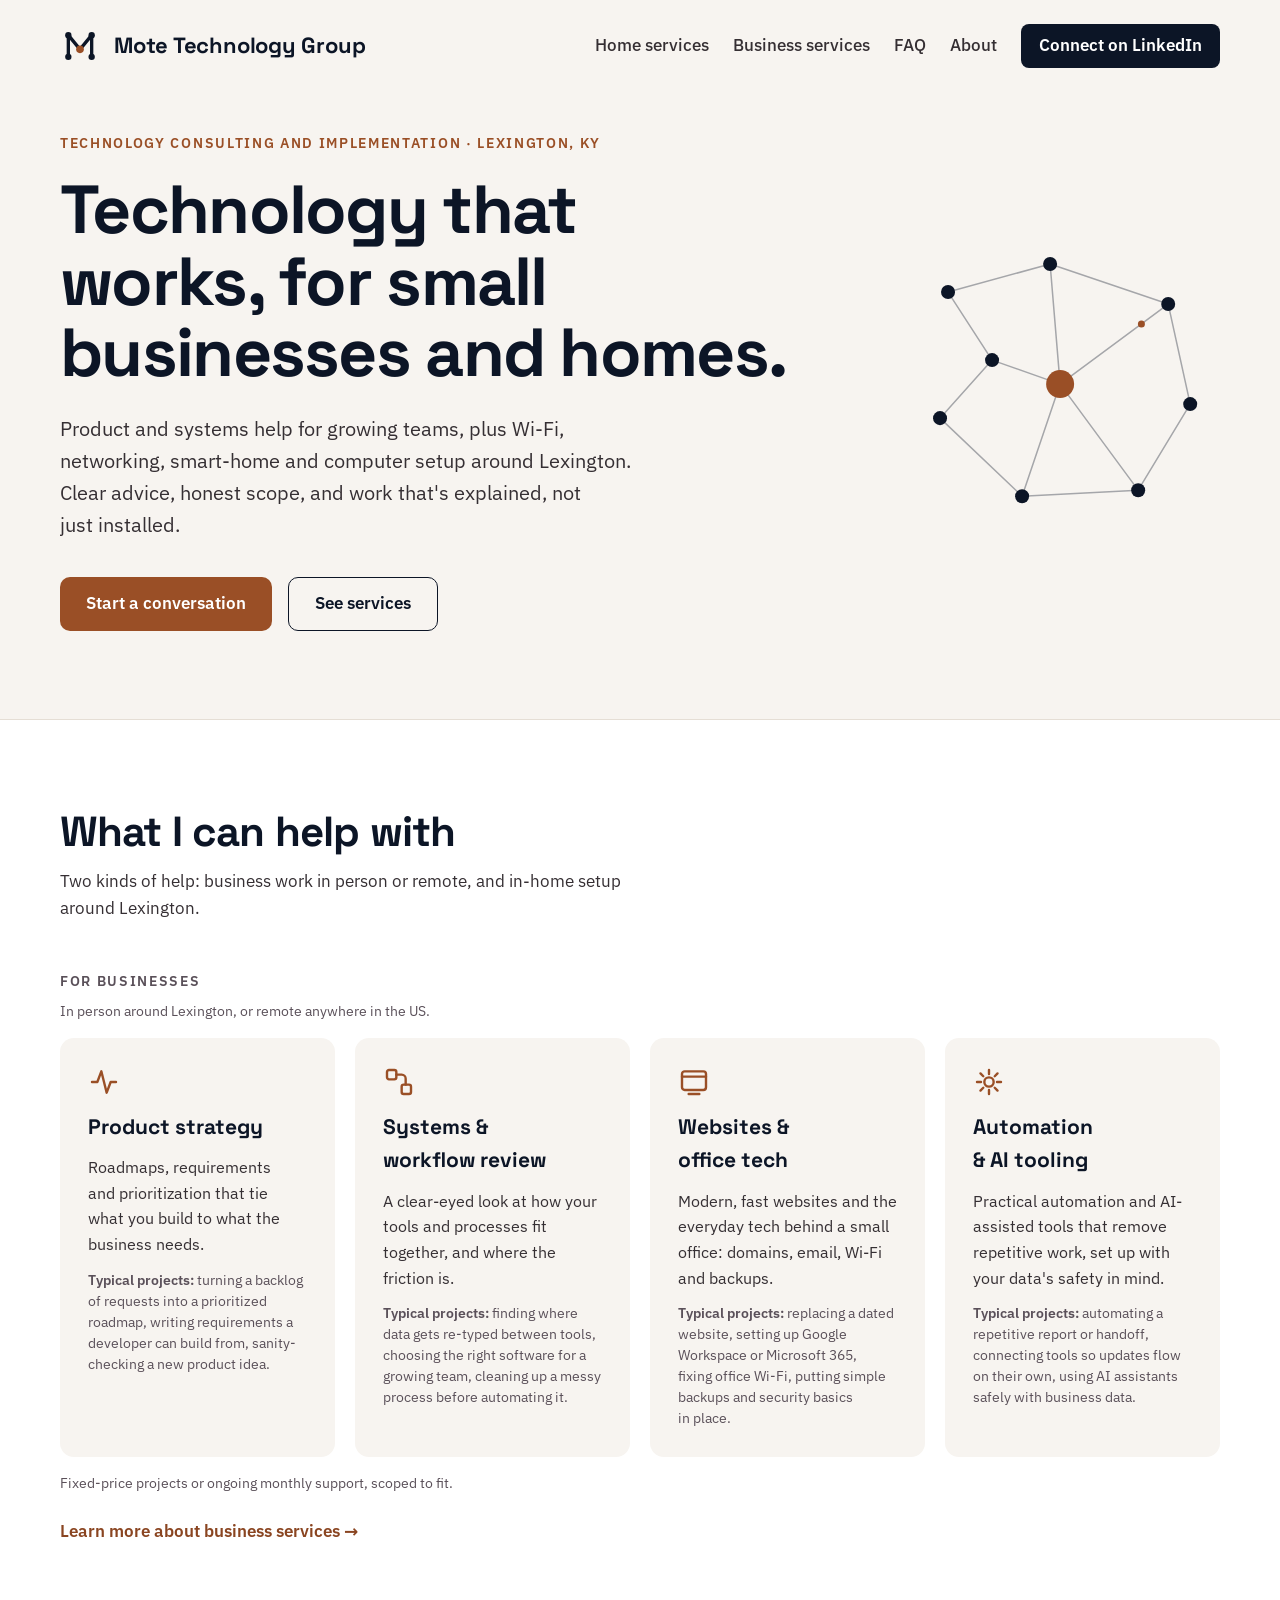
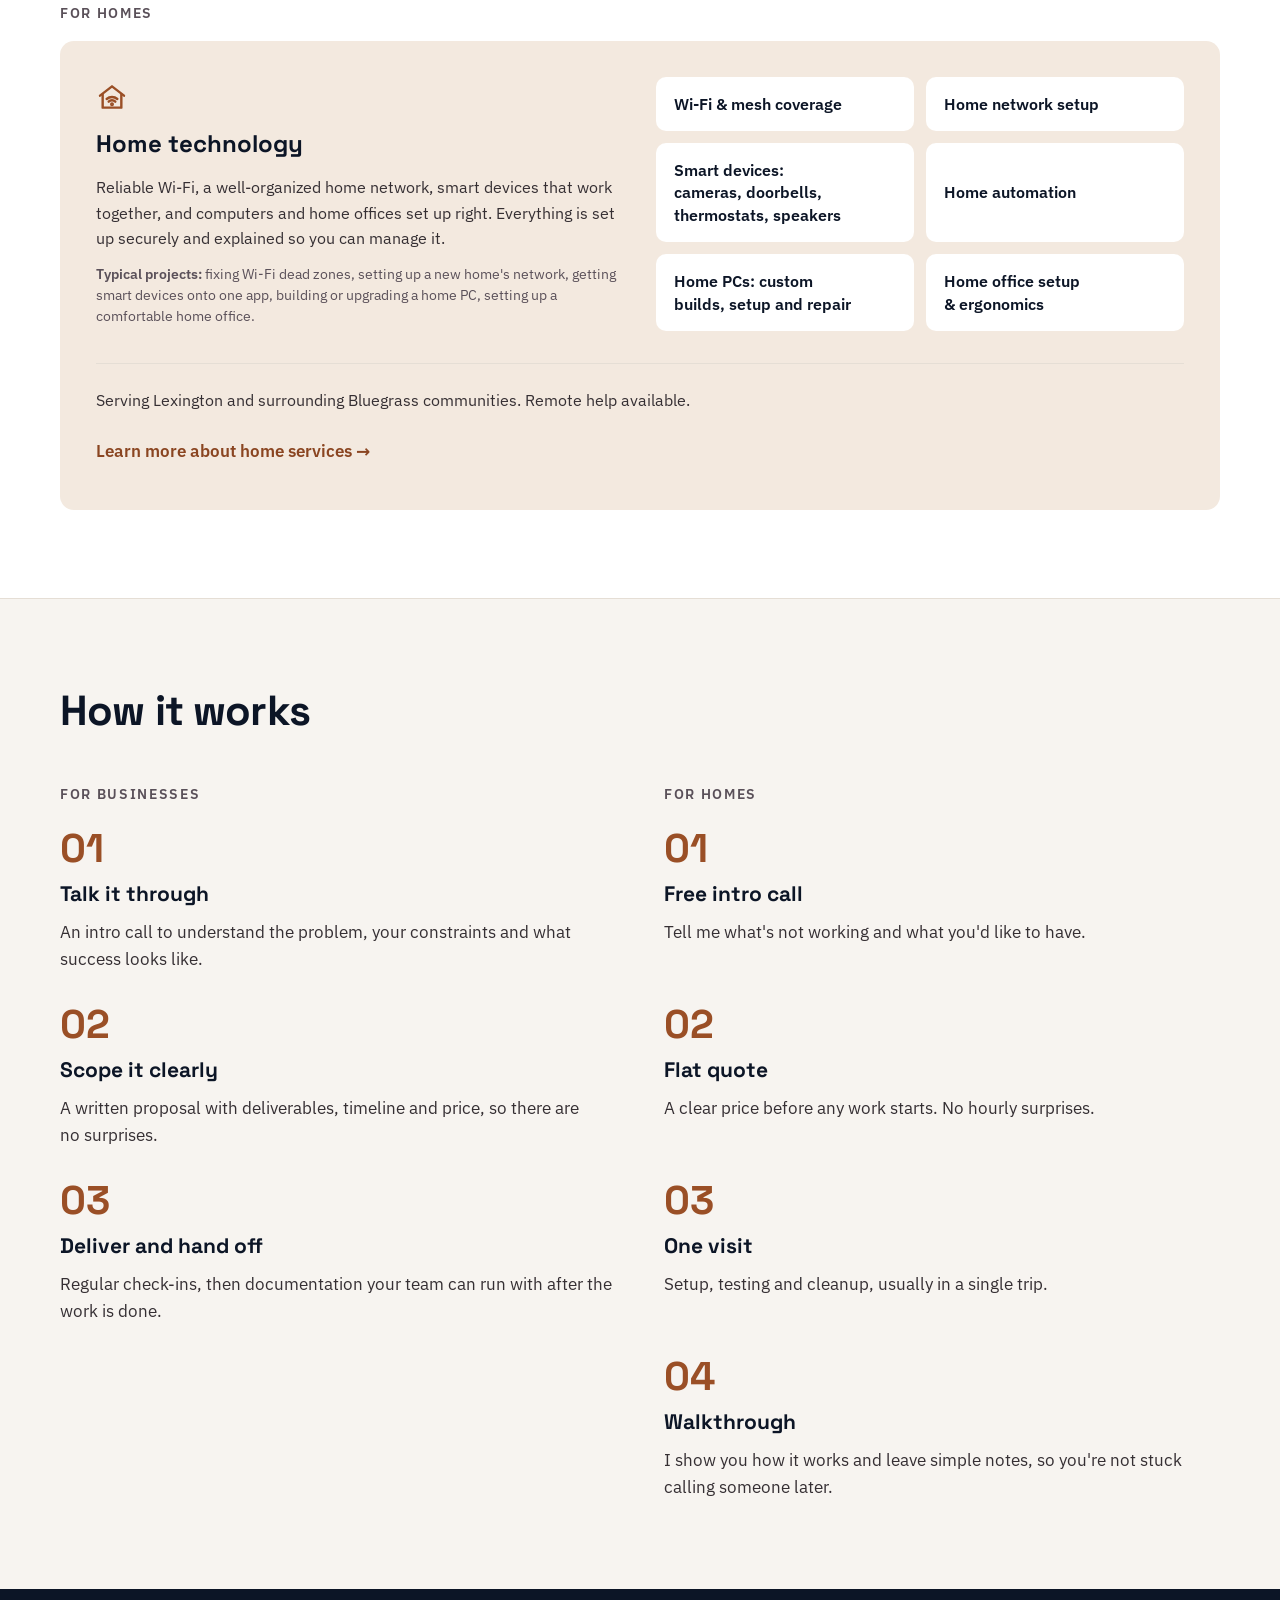
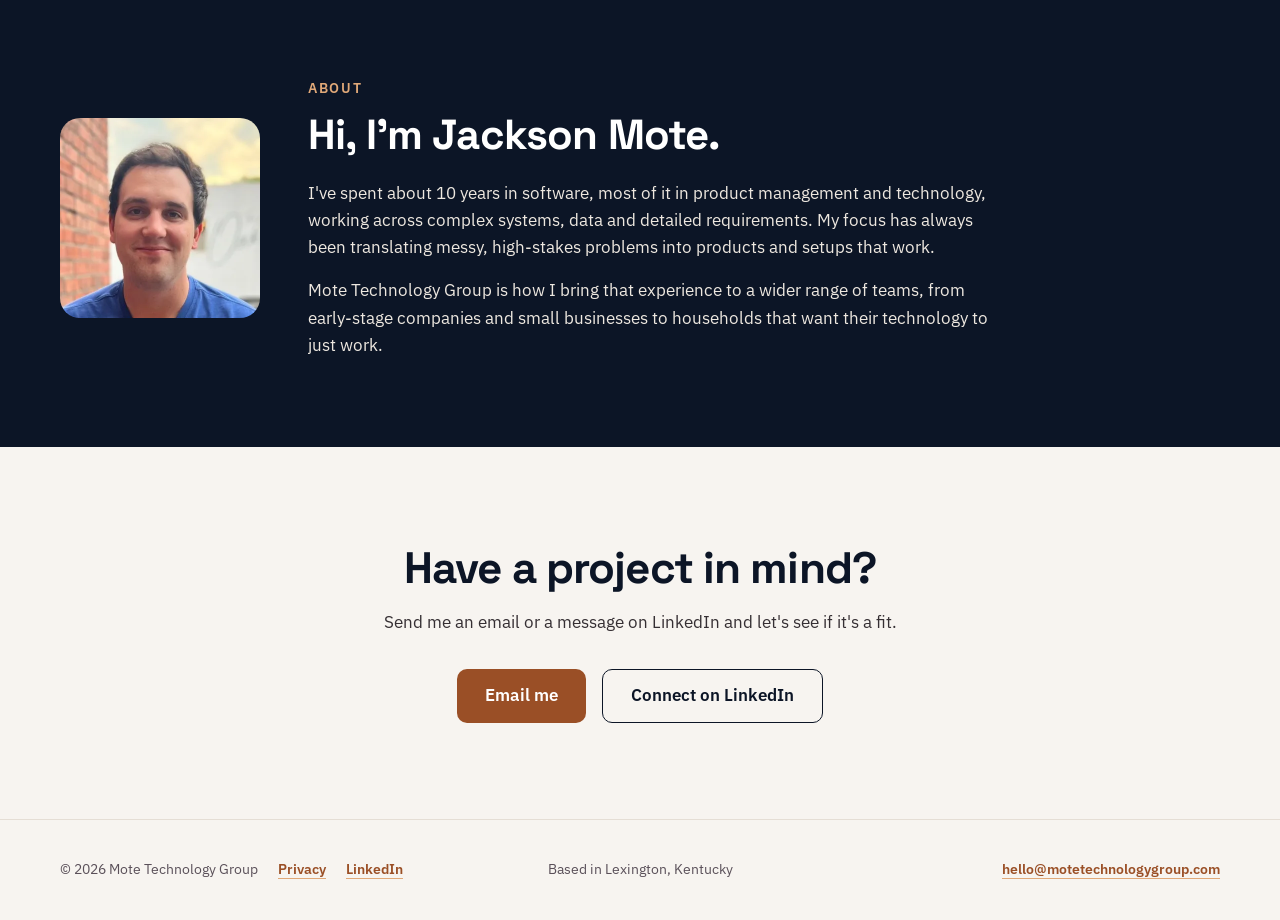
==== commit 211e66b6: "Copy: "remote help" and "surrounding" everywhere The home page and /home/ said "Remote assistance" w" ====
--- a/index.html
+++ b/index.html
@@ -161,7 +161,7 @@
 <li class="tile">Home PCs: custom builds, setup and repair</li>
 <li class="tile">Home office setup &amp; ergonomics</li>
 </ul>
-<p class="band-area">Serving Lexington and surrounding Bluegrass communities. Remote assistance available.</p>
+<p class="band-area">Serving Lexington and surrounding Bluegrass communities. Remote help available.</p>
 <p class="more-row"><a class="more-link" href="/home/">Learn more about home services <span aria-hidden="true">→</span></a></p>
 </div>
 
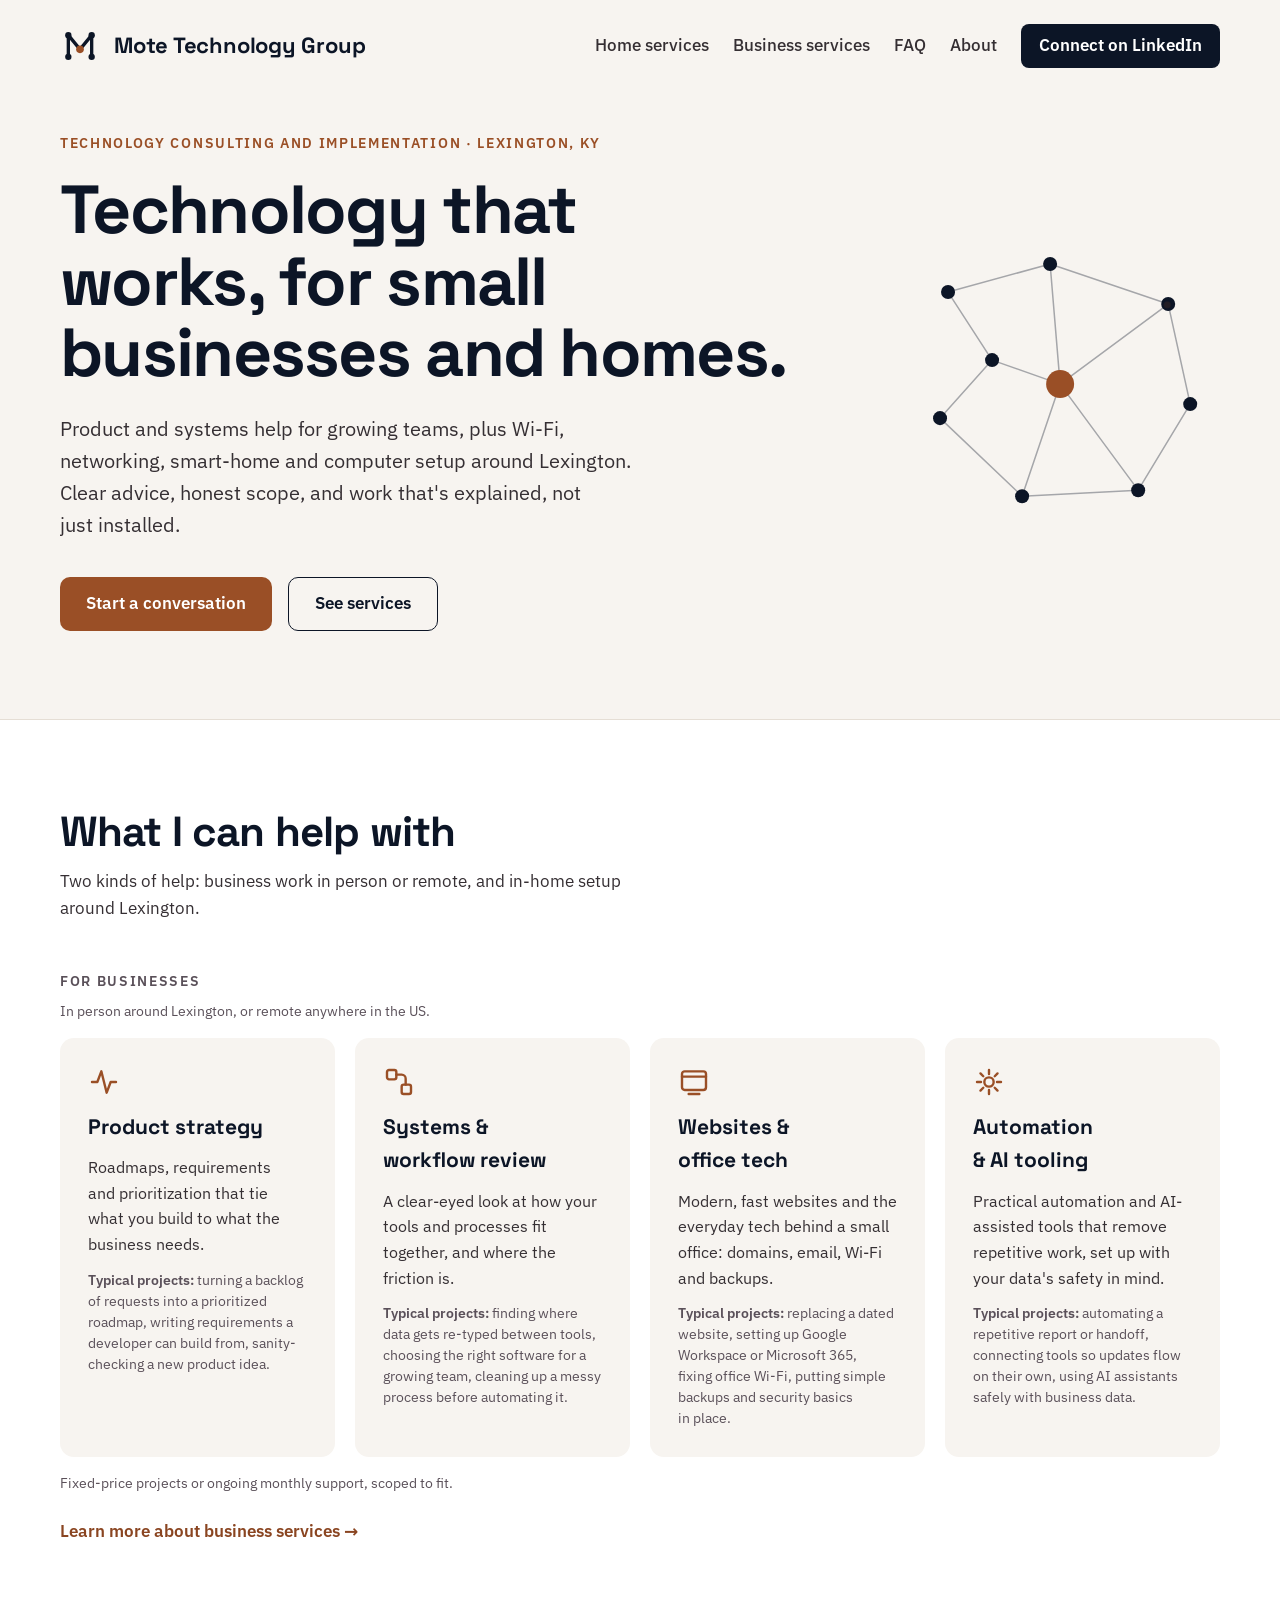
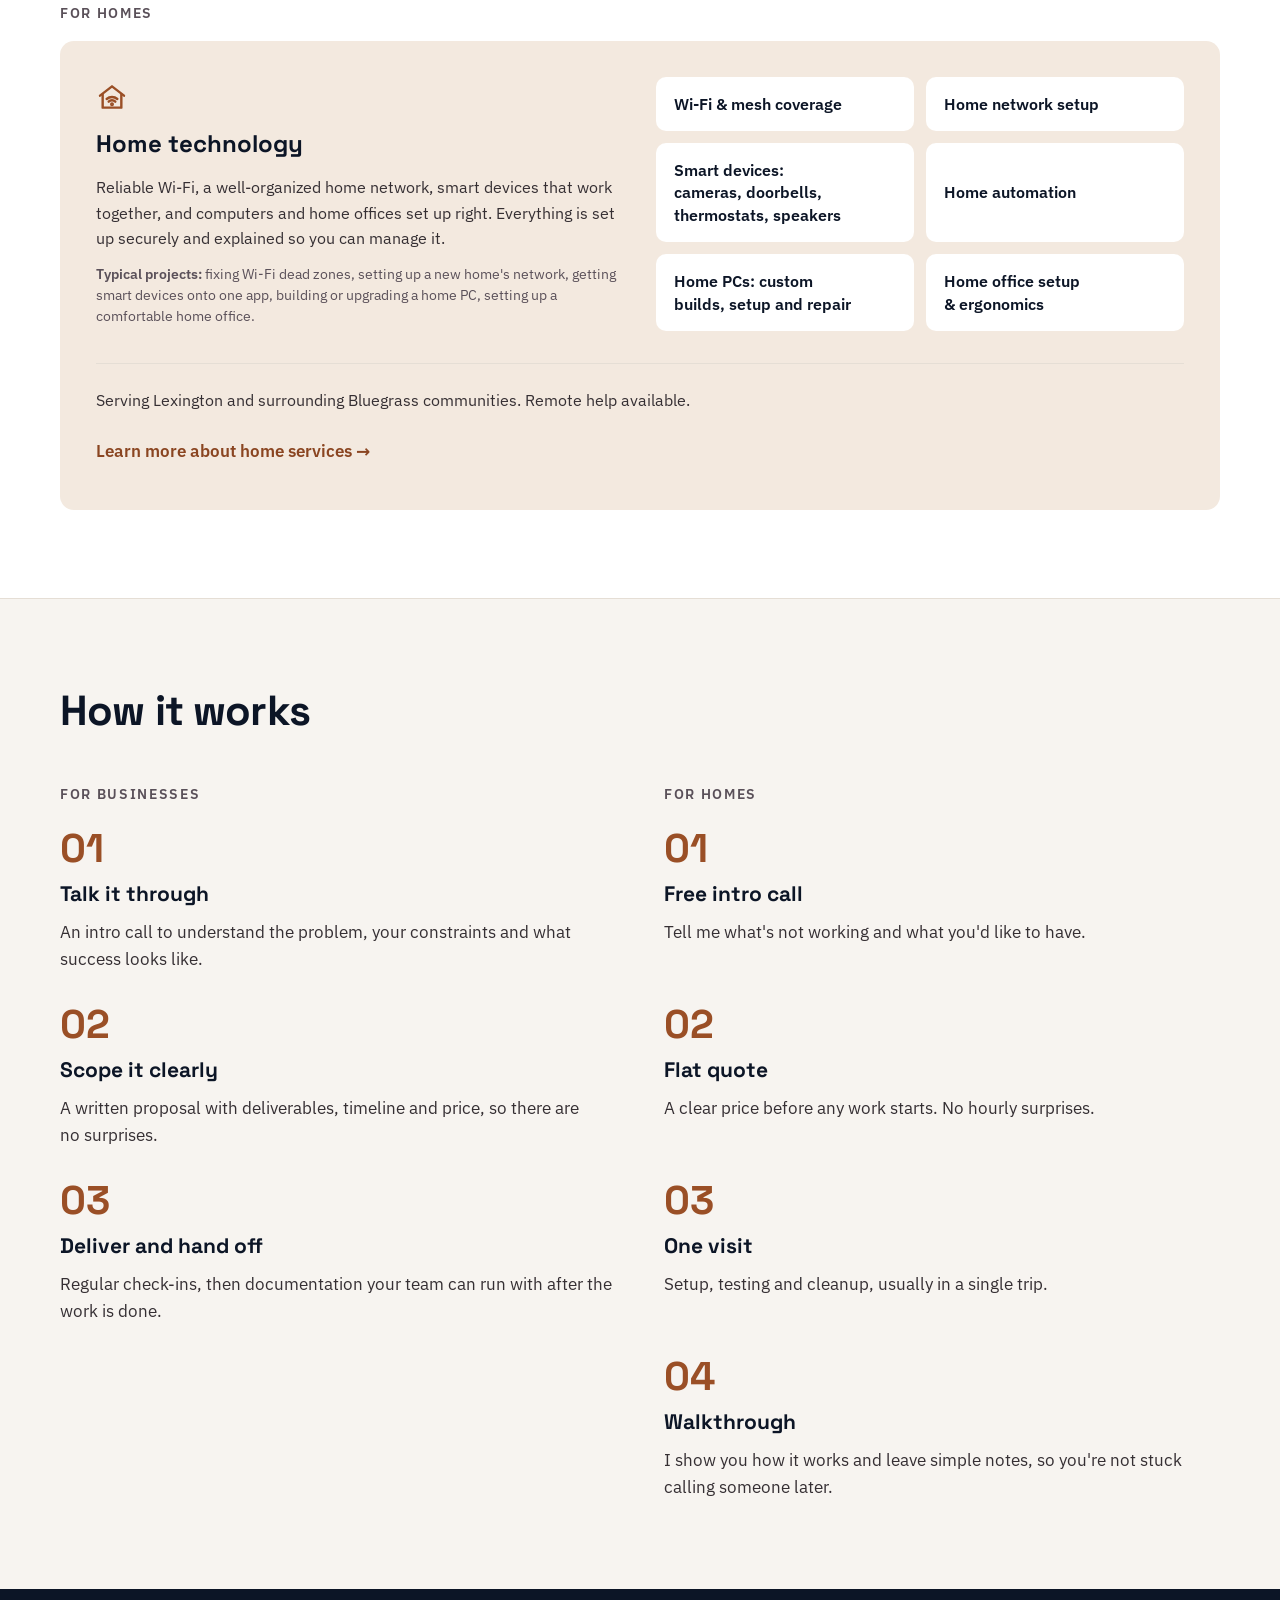
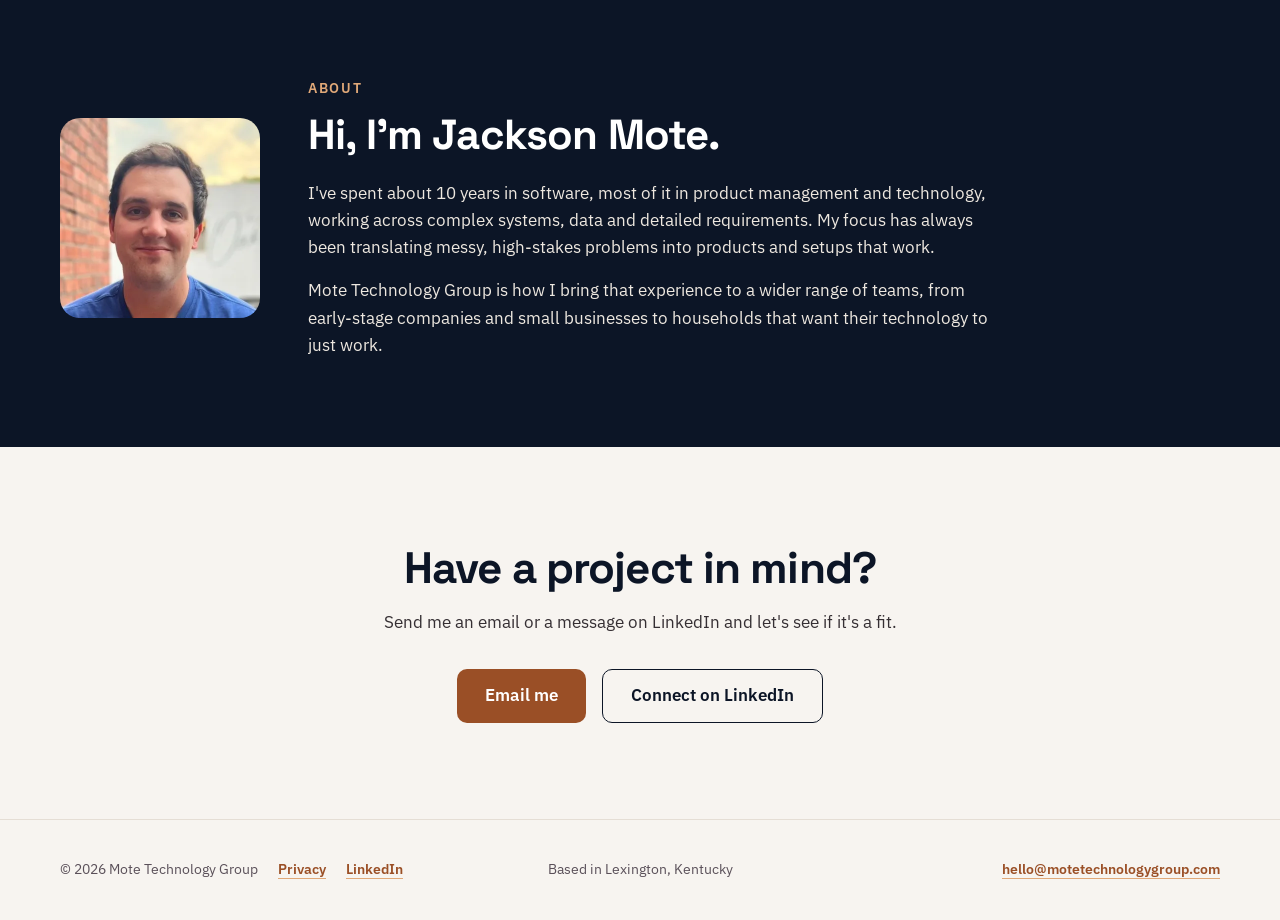
==== commit 13473839: "Hero graphic: move the animation to CSS keyframes Firefox applies the Content Security Policy to the" ====
--- a/index.html
+++ b/index.html
@@ -30,7 +30,7 @@
 <meta name="theme-color" content="#0C1526" media="(prefers-color-scheme: dark)">
 <link rel="preload" href="/fonts/space-grotesk-latin-500-700.woff2" as="font" type="font/woff2" crossorigin>
 <link rel="preload" href="/fonts/ibm-plex-sans-latin-400-600.woff2" as="font" type="font/woff2" crossorigin>
-<link rel="stylesheet" href="/styles.css?v=5">
+<link rel="stylesheet" href="/styles.css?v=6">
 <script type="application/ld+json">
 {
   "@context": "https://schema.org",
@@ -95,11 +95,26 @@
 </div>
 <div class="hero-net" aria-hidden="true">
 <svg viewBox="0 0 320 294" aria-hidden="true" focusable="false">
-<g class="net-edges" stroke-opacity="0.35" stroke-width="1.5" stroke-linecap="round" fill="none"><path id="net-e-w" vector-effect="non-scaling-stroke" d="M92 126L160 150"/><path id="net-e-ne" vector-effect="non-scaling-stroke" d="M268 70L160 150"/><path id="net-e-se" vector-effect="non-scaling-stroke" d="M238 256L160 150"/><path id="net-e-sw" vector-effect="non-scaling-stroke" d="M160 150L122 262"/><line vector-effect="non-scaling-stroke" x1="92" y1="126" x2="48" y2="58"/><line vector-effect="non-scaling-stroke" x1="92" y1="126" x2="40" y2="184"/><line vector-effect="non-scaling-stroke" x1="48" y1="58" x2="150" y2="30"/><line vector-effect="non-scaling-stroke" x1="150" y1="30" x2="268" y2="70"/><line vector-effect="non-scaling-stroke" x1="268" y1="70" x2="290" y2="170"/><line vector-effect="non-scaling-stroke" x1="290" y1="170" x2="238" y2="256"/><line vector-effect="non-scaling-stroke" x1="238" y1="256" x2="122" y2="262"/><line vector-effect="non-scaling-stroke" x1="122" y1="262" x2="40" y2="184"/><path id="net-e-n" vector-effect="non-scaling-stroke" d="M160 150L150 30"/></g>
+<g class="net-edges" stroke-opacity="0.35" stroke-width="1.5" stroke-linecap="round" fill="none"><path vector-effect="non-scaling-stroke" d="M92 126L160 150"/><path vector-effect="non-scaling-stroke" d="M268 70L160 150"/><path vector-effect="non-scaling-stroke" d="M238 256L160 150"/><path vector-effect="non-scaling-stroke" d="M160 150L122 262"/><line vector-effect="non-scaling-stroke" x1="92" y1="126" x2="48" y2="58"/><line vector-effect="non-scaling-stroke" x1="92" y1="126" x2="40" y2="184"/><line vector-effect="non-scaling-stroke" x1="48" y1="58" x2="150" y2="30"/><line vector-effect="non-scaling-stroke" x1="150" y1="30" x2="268" y2="70"/><line vector-effect="non-scaling-stroke" x1="268" y1="70" x2="290" y2="170"/><line vector-effect="non-scaling-stroke" x1="290" y1="170" x2="238" y2="256"/><line vector-effect="non-scaling-stroke" x1="238" y1="256" x2="122" y2="262"/><line vector-effect="non-scaling-stroke" x1="122" y1="262" x2="40" y2="184"/><path vector-effect="non-scaling-stroke" d="M160 150L150 30"/></g>
 <g class="net-nodes"><circle cx="48" cy="58" r="7"/><circle cx="150" cy="30" r="7"/><circle cx="268" cy="70" r="7"/><circle cx="290" cy="170" r="7"/><circle cx="238" cy="256" r="7"/><circle cx="122" cy="262" r="7"/><circle cx="40" cy="184" r="7"/><circle cx="92" cy="126" r="7"/></g>
-<g class="net-react-group"><circle class="net-react" cx="122" cy="262" r="7" opacity="0"><animate attributeName="opacity" values="0.8;0;0" keyTimes="0;0.06944;1" dur="14.4s" begin="3.8s" repeatCount="indefinite"/><animate attributeName="r" values="7;13;13" keyTimes="0;0.06944;1" dur="14.4s" begin="3.8s" repeatCount="indefinite"/></circle><circle class="net-react" cx="150" cy="30" r="7" opacity="0"><animate attributeName="opacity" values="0.8;0;0" keyTimes="0;0.06944;1" dur="14.4s" begin="8.6s" repeatCount="indefinite"/><animate attributeName="r" values="7;13;13" keyTimes="0;0.06944;1" dur="14.4s" begin="8.6s" repeatCount="indefinite"/></circle><circle class="net-react" cx="268" cy="70" r="7" opacity="0"><animate attributeName="opacity" values="0.8;0;0" keyTimes="0;0.06944;1" dur="14.4s" begin="13.4s" repeatCount="indefinite"/><animate attributeName="r" values="7;13;13" keyTimes="0;0.06944;1" dur="14.4s" begin="13.4s" repeatCount="indefinite"/></circle></g>
-<g class="net-glows"><circle class="net-glow" cx="160" cy="150" r="14" opacity="0"><animate attributeName="r" values="14;30;30" keyTimes="0;0.09722;1" dur="14.4s" begin="1.8s" repeatCount="indefinite"/><animate attributeName="opacity" values="0.35;0;0" keyTimes="0;0.09722;1" dur="14.4s" begin="1.8s" repeatCount="indefinite"/></circle><circle class="net-glow" cx="160" cy="150" r="14" opacity="0"><animate attributeName="r" values="14;30;30" keyTimes="0;0.09722;1" dur="14.4s" begin="6.6s" repeatCount="indefinite"/><animate attributeName="opacity" values="0.35;0;0" keyTimes="0;0.09722;1" dur="14.4s" begin="6.6s" repeatCount="indefinite"/></circle><circle class="net-glow" cx="160" cy="150" r="14" opacity="0"><animate attributeName="r" values="14;30;30" keyTimes="0;0.09722;1" dur="14.4s" begin="11.4s" repeatCount="indefinite"/><animate attributeName="opacity" values="0.35;0;0" keyTimes="0;0.09722;1" dur="14.4s" begin="11.4s" repeatCount="indefinite"/></circle></g>
-<g class="net-pulses"><circle r="3.5" opacity="0"><animateMotion dur="14.4s" begin="0s" repeatCount="indefinite" calcMode="linear" keyPoints="0;1;1" keyTimes="0;0.125;1"><mpath href="#net-e-ne"/></animateMotion><animate attributeName="opacity" values="0;1;1;0;0" keyTimes="0;0.00694;0.11111;0.125;1" dur="14.4s" begin="0s" repeatCount="indefinite"/></circle><circle r="3" opacity="0"><animateMotion dur="14.4s" begin="2s" repeatCount="indefinite" calcMode="linear" keyPoints="0;1;1" keyTimes="0;0.125;1"><mpath href="#net-e-sw"/></animateMotion><animate attributeName="opacity" values="0;1;1;0;0" keyTimes="0;0.00694;0.11111;0.125;1" dur="14.4s" begin="2s" repeatCount="indefinite"/></circle><circle r="3.5" opacity="0"><animateMotion dur="14.4s" begin="4.8s" repeatCount="indefinite" calcMode="linear" keyPoints="0;1;1" keyTimes="0;0.125;1"><mpath href="#net-e-w"/></animateMotion><animate attributeName="opacity" values="0;1;1;0;0" keyTimes="0;0.00694;0.11111;0.125;1" dur="14.4s" begin="4.8s" repeatCount="indefinite"/></circle><circle r="3" opacity="0"><animateMotion dur="14.4s" begin="6.8s" repeatCount="indefinite" calcMode="linear" keyPoints="0;1;1" keyTimes="0;0.125;1"><mpath href="#net-e-n"/></animateMotion><animate attributeName="opacity" values="0;1;1;0;0" keyTimes="0;0.00694;0.11111;0.125;1" dur="14.4s" begin="6.8s" repeatCount="indefinite"/></circle><circle r="3.5" opacity="0"><animateMotion dur="14.4s" begin="9.6s" repeatCount="indefinite" calcMode="linear" keyPoints="0;1;1" keyTimes="0;0.125;1"><mpath href="#net-e-se"/></animateMotion><animate attributeName="opacity" values="0;1;1;0;0" keyTimes="0;0.00694;0.11111;0.125;1" dur="14.4s" begin="9.6s" repeatCount="indefinite"/></circle><circle r="3" opacity="0"><animateMotion dur="14.4s" begin="11.6s" repeatCount="indefinite" calcMode="linear" keyPoints="1;0;0" keyTimes="0;0.125;1"><mpath href="#net-e-ne"/></animateMotion><animate attributeName="opacity" values="0;1;1;0;0" keyTimes="0;0.00694;0.11111;0.125;1" dur="14.4s" begin="11.6s" repeatCount="indefinite"/></circle></g>
+<g class="net-react-group">
+<circle class="net-react net-react-sw" cx="122" cy="262" r="7" opacity="0"/>
+<circle class="net-react net-react-n" cx="150" cy="30" r="7" opacity="0"/>
+<circle class="net-react net-react-ne" cx="268" cy="70" r="7" opacity="0"/>
+</g>
+<g class="net-glows">
+<circle class="net-glow net-glow-1" cx="160" cy="150" r="14" opacity="0"/>
+<circle class="net-glow net-glow-2" cx="160" cy="150" r="14" opacity="0"/>
+<circle class="net-glow net-glow-3" cx="160" cy="150" r="14" opacity="0"/>
+</g>
+<g class="net-pulses">
+<circle class="net-dot net-dot-1" r="3.5" opacity="0"/>
+<circle class="net-dot net-dot-2" r="3" opacity="0"/>
+<circle class="net-dot net-dot-3" r="3.5" opacity="0"/>
+<circle class="net-dot net-dot-4" r="3" opacity="0"/>
+<circle class="net-dot net-dot-5" r="3.5" opacity="0"/>
+<circle class="net-dot net-dot-6" r="3" opacity="0"/>
+</g>
 <circle class="net-hub" cx="160" cy="150" r="14"/>
 </svg>
 </div>
--- a/styles.css
+++ b/styles.css
@@ -231,10 +231,43 @@
 .net-hub { fill: var(--accent); }
 /* Hero motion (one 14.4s cycle, three 4.8s slots, one dot moving at a time): an inbound dot
    travels to the hub, a ring fades out around it, then an outbound dot leaves along another
-   edge and a ring pulses around its node. All SVG animation (SMIL) so the timings share one clock;
-   all of it is hidden for reduced motion. */
+   edge and a ring pulses around its node. All of it is CSS keyframes on one clock: the same
+   14.4s duration, linear timing and infinite repeat for every element, which differ only by a
+   fixed delay (--net-at). Each element stays at its opacity="0" until its delay has passed.
+   Dots move along straight edges, from --net-from to --net-to in SVG units. Change the timing
+   only for all of it together. With reduced motion none of it runs or shows. */
 .net-pulses { fill: var(--accent); }
 .net-glows, .net-react-group { fill: none; stroke: var(--accent); stroke-width: 2.5; }
+.net-dot-1 { --net-at: 0s; --net-from: 268px, 70px; --net-to: 160px, 150px; }
+.net-dot-2 { --net-at: 2s; --net-from: 160px, 150px; --net-to: 122px, 262px; }
+.net-dot-3 { --net-at: 4.8s; --net-from: 92px, 126px; --net-to: 160px, 150px; }
+.net-dot-4 { --net-at: 6.8s; --net-from: 160px, 150px; --net-to: 150px, 30px; }
+.net-dot-5 { --net-at: 9.6s; --net-from: 238px, 256px; --net-to: 160px, 150px; }
+.net-dot-6 { --net-at: 11.6s; --net-from: 160px, 150px; --net-to: 268px, 70px; }
+.net-glow-1 { --net-at: 1.8s; }
+.net-glow-2 { --net-at: 6.6s; }
+.net-glow-3 { --net-at: 11.4s; }
+.net-react-sw { --net-at: 3.8s; }
+.net-react-n { --net-at: 8.6s; }
+.net-react-ne { --net-at: 13.4s; }
+@keyframes net-dot {
+  0% { opacity: 0; transform: translate(var(--net-from)); }
+  0.694%, 11.111% { opacity: 1; }
+  12.5%, 100% { opacity: 0; transform: translate(var(--net-to)); }
+}
+@keyframes net-glow {
+  0% { opacity: 0.35; r: 14px; }
+  9.722%, 100% { opacity: 0; r: 30px; }
+}
+@keyframes net-react {
+  0% { opacity: 0.8; r: 7px; }
+  6.944%, 100% { opacity: 0; r: 13px; }
+}
+@media (prefers-reduced-motion: no-preference) {
+  .net-dot { animation: net-dot 14.4s linear var(--net-at) infinite; }
+  .net-glow { animation: net-glow 14.4s linear var(--net-at) infinite; }
+  .net-react { animation: net-react 14.4s linear var(--net-at) infinite; }
+}
 @media (prefers-reduced-motion: reduce) { .net-pulses, .net-glows, .net-react-group { display: none; } }
 @media (max-width: 999px) {
   .hero-net { flex: 0 0 240px; }
@@ -359,7 +392,8 @@
 
 /* FAQ */
 .faq-list { padding: 72px var(--gutter) var(--space-section); display: flex; flex-direction: column; gap: 56px; }
-.faq-group { width: 100%; max-width: 760px; }
+/* scroll-margin: links from the service pages land on a group (/faq/#home-services) with room above its title */
+.faq-group { width: 100%; max-width: 760px; scroll-margin-top: 24px; }
 .faq-group-title { margin: 0 0 20px; font-family: var(--font-heading); font-size: var(--step-h2-faq); letter-spacing: -0.02em; line-height: 1.15; }
 .faq { display: flex; flex-direction: column; gap: 12px; }
 .faq details {
